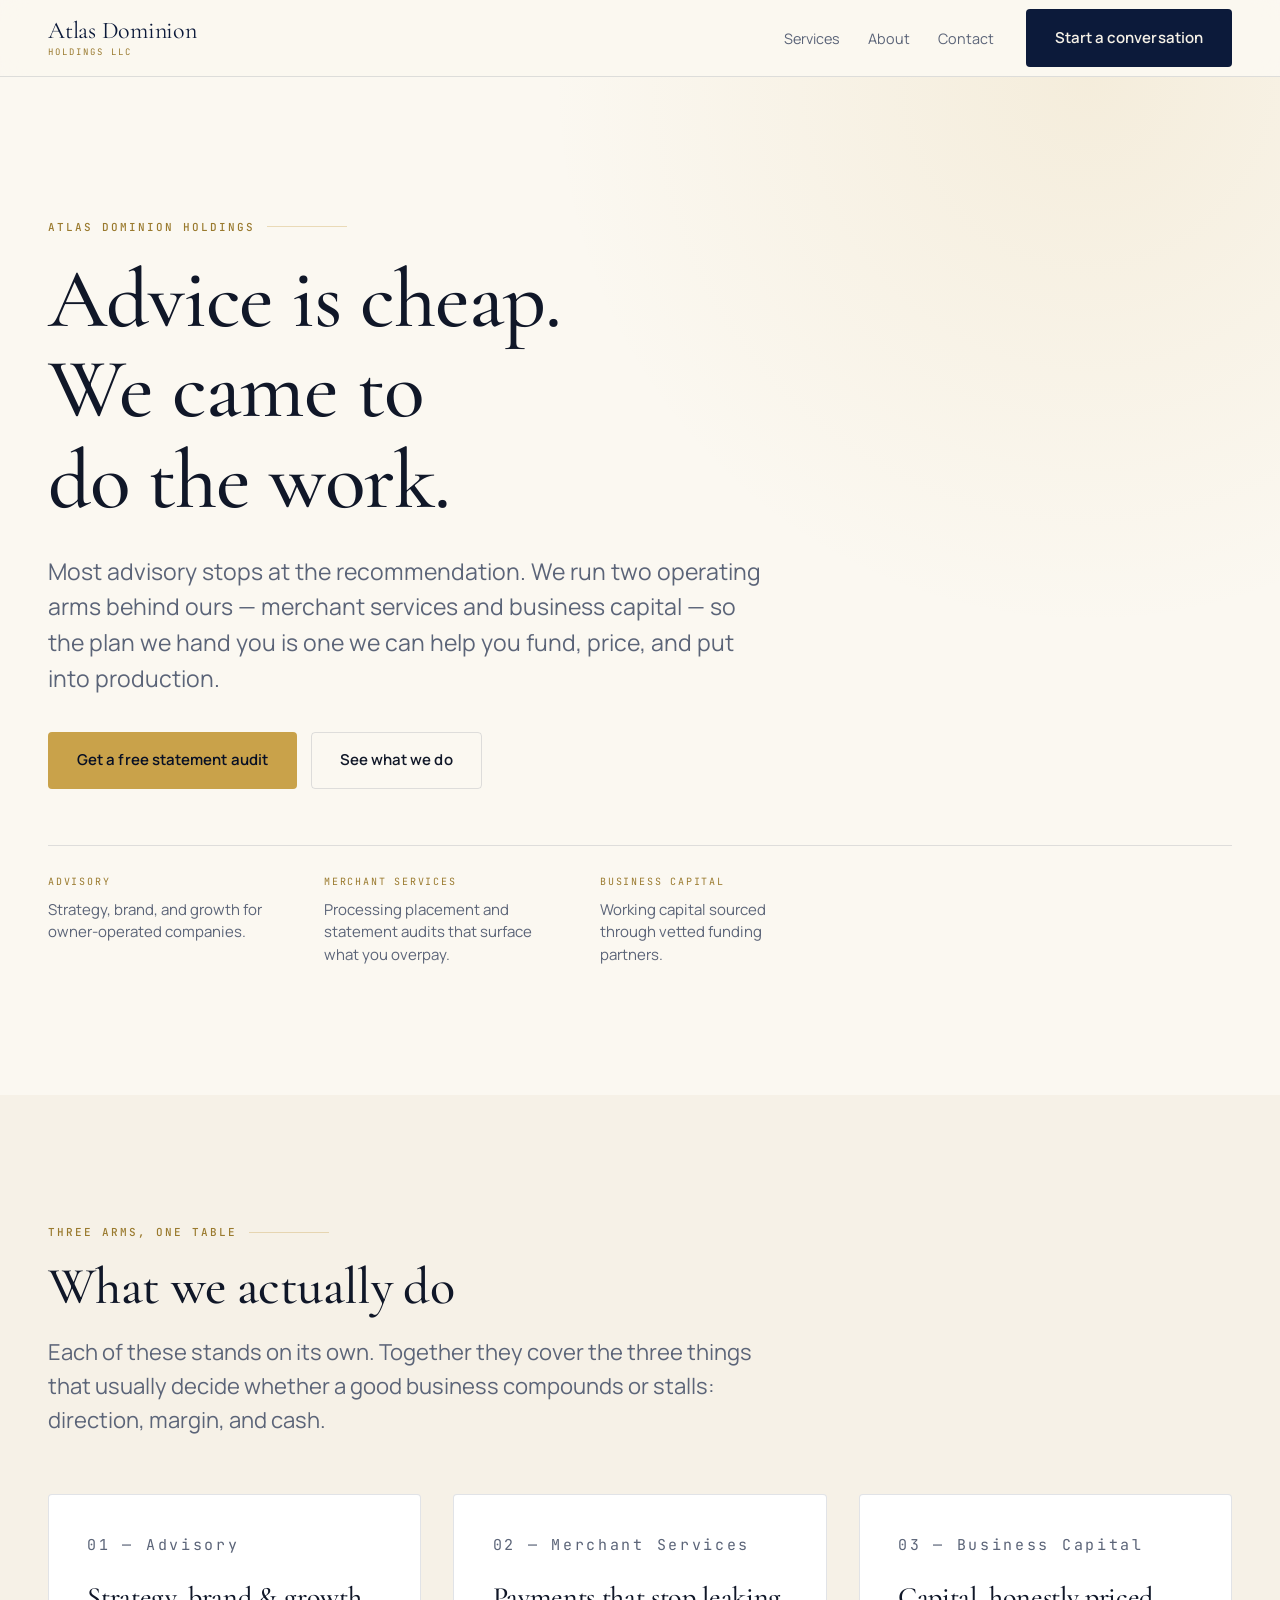
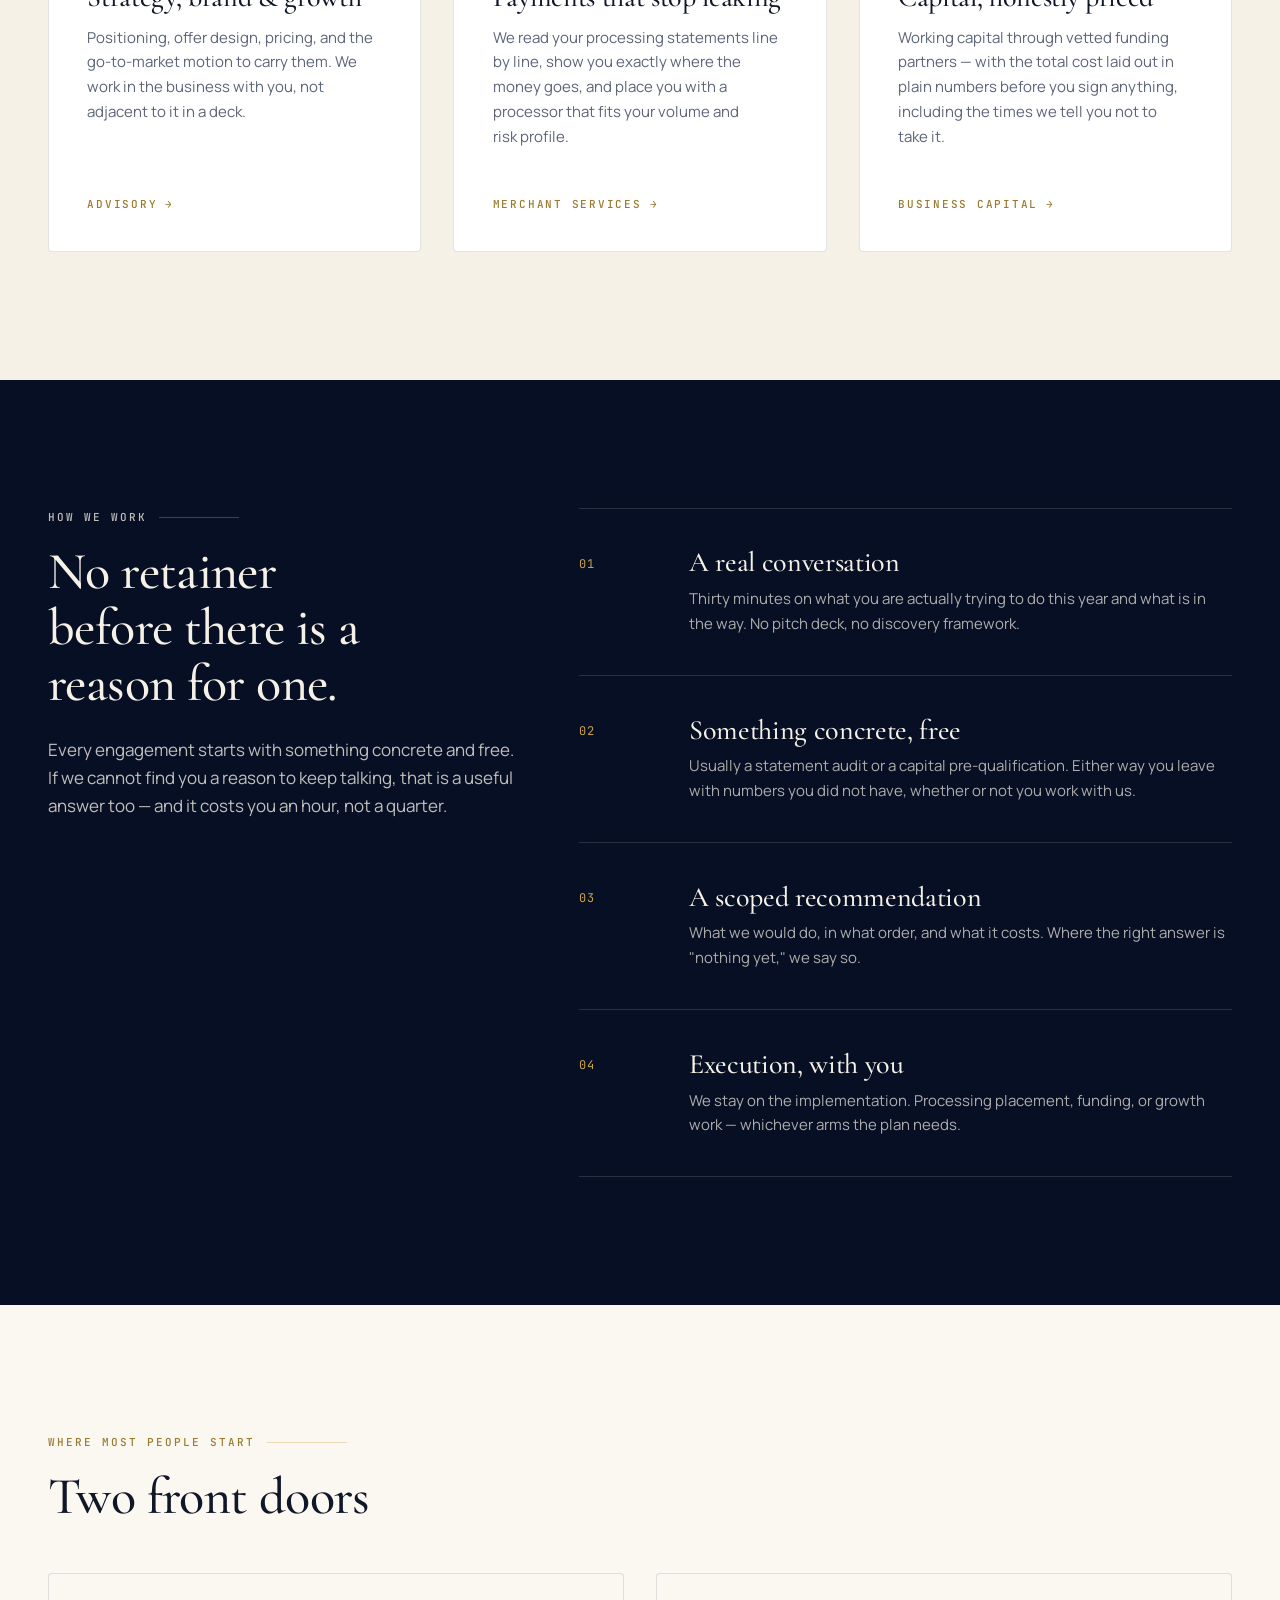
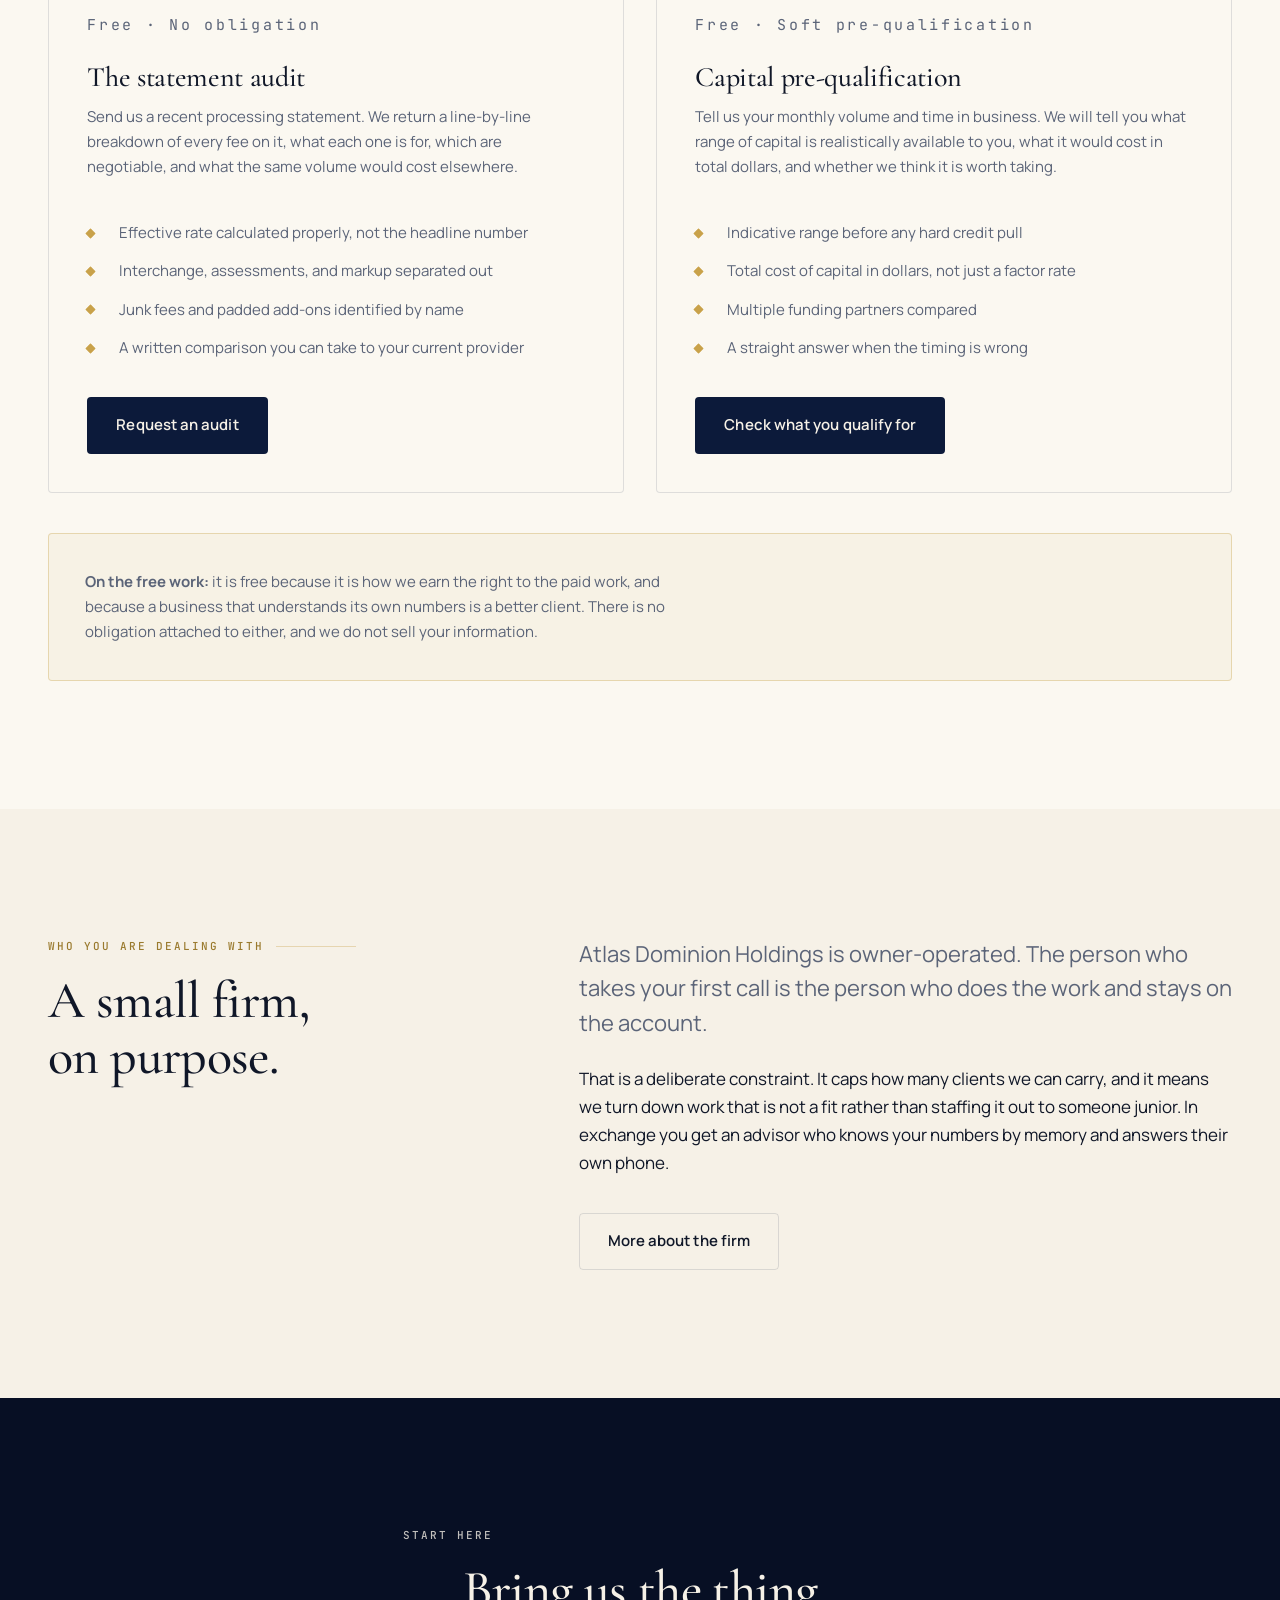
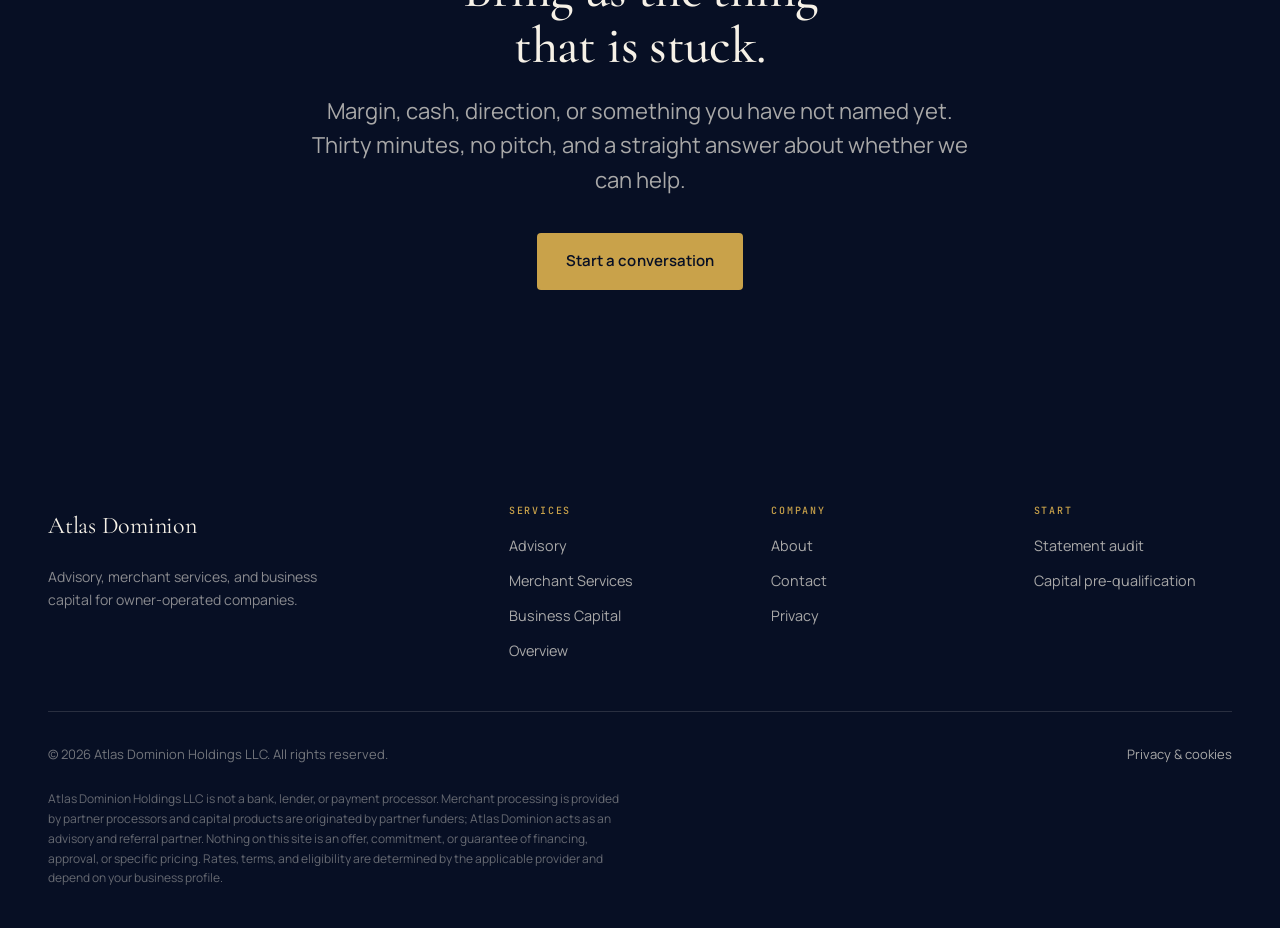
==== index.html @ 02ebe80b "Marketing site for atlas-dominion.com Eight-page static site: home, services hub, the three service " ====
<!DOCTYPE html>
<html lang="en">
<head>
<meta charset="utf-8">
<meta name="viewport" content="width=device-width, initial-scale=1">

<title>Atlas Dominion Holdings — Advisory, Merchant Services &amp; Business Capital</title>
<meta name="description" content="Atlas Dominion Holdings is an advisory firm for owner-operated businesses, with merchant services and business capital arms behind it. Strategy you can actually execute.">
<link rel="canonical" href="https://atlas-dominion.com/">

<meta property="og:type" content="website">
<meta property="og:site_name" content="Atlas Dominion Holdings">
<meta property="og:title" content="Atlas Dominion Holdings — Advisory, Merchant Services &amp; Business Capital">
<meta property="og:description" content="Advisory for owner-operated businesses, with the operating arms to execute: merchant services and business capital.">
<meta property="og:url" content="https://atlas-dominion.com/">
<meta name="twitter:card" content="summary_large_image">

<link rel="preconnect" href="https://fonts.googleapis.com">
<link rel="preconnect" href="https://fonts.gstatic.com" crossorigin>
<link href="https://fonts.googleapis.com/css2?family=Cormorant+Garamond:wght@400;500;600&family=JetBrains+Mono:wght@400;500&family=Manrope:wght@400;500;600;700&display=swap" rel="stylesheet">
<link rel="stylesheet" href="assets/css/atlas.css">

<script type="application/ld+json">
{
  "@context": "https://schema.org",
  "@type": "Organization",
  "name": "Atlas Dominion Holdings LLC",
  "url": "https://atlas-dominion.com/",
  "description": "Advisory, merchant services, and business capital for owner-operated businesses."
}
</script>
</head>
<body>

<a class="skip-link" href="#main">Skip to content</a>

<header class="masthead">
    <div class="shell masthead__inner">
        <a class="wordmark" href="index.html">
            <span class="wordmark__name">Atlas Dominion</span>
            <span class="wordmark__sub">Holdings LLC</span>
        </a>

        <nav class="nav" aria-label="Primary">
            <button class="nav__toggle" type="button" aria-expanded="false" aria-controls="nav-links">Menu</button>
            <ul class="nav__links" id="nav-links" data-open="false">
                <li><a href="services.html">Services</a></li>
                <li><a href="about.html">About</a></li>
                <li><a href="contact.html">Contact</a></li>
            </ul>
            <a class="btn btn--navy" href="contact.html" data-atlas-cta="nav">Start a conversation</a>
        </nav>
    </div>
</header>

<main id="main">

    <!-- ------------------------------------------------------------ hero -->
    <section class="hero">
        <div class="shell hero__inner">
            <p class="eyebrow">Atlas Dominion Holdings</p>

            <h1>Advice is cheap. We came to do the work.</h1>

            <p class="hero__lede">
                Most advisory stops at the recommendation. We run two operating arms behind
                ours — merchant services and business capital — so the plan we hand you is one
                we can help you fund, price, and put into production.
            </p>

            <div class="btn-row">
                <a class="btn btn--gold" href="contact.html?intent=statement-audit" data-atlas-cta="hero-primary">
                    Get a free statement audit
                </a>
                <a class="btn btn--ghost" href="services.html" data-atlas-cta="hero-secondary">
                    See what we do
                </a>
            </div>

            <dl class="hero__meta">
                <div>
                    <dt>Advisory</dt>
                    <dd>Strategy, brand, and growth for owner-operated companies.</dd>
                </div>
                <div>
                    <dt>Merchant Services</dt>
                    <dd>Processing placement and statement audits that surface what you overpay.</dd>
                </div>
                <div>
                    <dt>Business Capital</dt>
                    <dd>Working capital sourced through vetted funding partners.</dd>
                </div>
            </dl>
        </div>
    </section>

    <!-- -------------------------------------------------------- services -->
    <section class="section section--bone">
        <div class="shell">
            <p class="eyebrow">Three arms, one table</p>
            <h2>What we actually do</h2>
            <p class="lede" style="margin-top:1.25rem;max-width:56ch">
                Each of these stands on its own. Together they cover the three things that
                usually decide whether a good business compounds or stalls: direction, margin,
                and cash.
            </p>

            <div class="grid grid--3" style="margin-top:3.5rem">

                <article class="card card--link">
                    <p class="card__index">01 — Advisory</p>
                    <h3>Strategy, brand &amp; growth</h3>
                    <p>
                        Positioning, offer design, pricing, and the go-to-market motion to carry
                        them. We work in the business with you, not adjacent to it in a deck.
                    </p>
                    <a class="arrow-link stretch" href="advisory.html">Advisory <span>&rarr;</span></a>
                </article>

                <article class="card card--link">
                    <p class="card__index">02 — Merchant Services</p>
                    <h3>Payments that stop leaking</h3>
                    <p>
                        We read your processing statements line by line, show you exactly where
                        the money goes, and place you with a processor that fits your volume and
                        risk profile.
                    </p>
                    <a class="arrow-link stretch" href="merchant-services.html">Merchant services <span>&rarr;</span></a>
                </article>

                <article class="card card--link">
                    <p class="card__index">03 — Business Capital</p>
                    <h3>Capital, honestly priced</h3>
                    <p>
                        Working capital through vetted funding partners — with the total cost
                        laid out in plain numbers before you sign anything, including the times
                        we tell you not to take it.
                    </p>
                    <a class="arrow-link stretch" href="business-capital.html">Business capital <span>&rarr;</span></a>
                </article>

            </div>
        </div>
    </section>

    <!-- ------------------------------------------------------- how we work -->
    <section class="section section--navy">
        <div class="shell split">
            <div class="split__aside">
                <p class="eyebrow">How we work</p>
                <h2>No retainer before there is a reason for one.</h2>
                <p style="margin-top:1.5rem">
                    Every engagement starts with something concrete and free. If we cannot find
                    you a reason to keep talking, that is a useful answer too — and it costs you
                    an hour, not a quarter.
                </p>
            </div>

            <div>
                <ol class="steps">
                    <li>
                        <div>
                            <h3>A real conversation</h3>
                            <p>
                                Thirty minutes on what you are actually trying to do this year and
                                what is in the way. No pitch deck, no discovery framework.
                            </p>
                        </div>
                    </li>
                    <li>
                        <div>
                            <h3>Something concrete, free</h3>
                            <p>
                                Usually a statement audit or a capital pre-qualification. Either
                                way you leave with numbers you did not have, whether or not you
                                work with us.
                            </p>
                        </div>
                    </li>
                    <li>
                        <div>
                            <h3>A scoped recommendation</h3>
                            <p>
                                What we would do, in what order, and what it costs. Where the right
                                answer is "nothing yet," we say so.
                            </p>
                        </div>
                    </li>
                    <li>
                        <div>
                            <h3>Execution, with you</h3>
                            <p>
                                We stay on the implementation. Processing placement, funding, or
                                growth work — whichever arms the plan needs.
                            </p>
                        </div>
                    </li>
                </ol>
            </div>
        </div>
    </section>

    <!-- ------------------------------------------------------ entry offers -->
    <section class="section">
        <div class="shell">
            <p class="eyebrow">Where most people start</p>
            <h2>Two front doors</h2>

            <div class="grid grid--2" style="margin-top:3rem">

                <article class="card">
                    <p class="card__index">Free · No obligation</p>
                    <h3>The statement audit</h3>
                    <p>
                        Send us a recent processing statement. We return a line-by-line breakdown
                        of every fee on it, what each one is for, which are negotiable, and what
                        the same volume would cost elsewhere.
                    </p>
                    <ul class="checks">
                        <li>Effective rate calculated properly, not the headline number</li>
                        <li>Interchange, assessments, and markup separated out</li>
                        <li>Junk fees and padded add-ons identified by name</li>
                        <li>A written comparison you can take to your current provider</li>
                    </ul>
                    <div class="btn-row">
                        <a class="btn btn--navy" href="contact.html?intent=statement-audit" data-atlas-cta="entry-audit">
                            Request an audit
                        </a>
                    </div>
                </article>

                <article class="card">
                    <p class="card__index">Free · Soft pre-qualification</p>
                    <h3>Capital pre-qualification</h3>
                    <p>
                        Tell us your monthly volume and time in business. We will tell you what
                        range of capital is realistically available to you, what it would cost in
                        total dollars, and whether we think it is worth taking.
                    </p>
                    <ul class="checks">
                        <li>Indicative range before any hard credit pull</li>
                        <li>Total cost of capital in dollars, not just a factor rate</li>
                        <li>Multiple funding partners compared</li>
                        <li>A straight answer when the timing is wrong</li>
                    </ul>
                    <div class="btn-row">
                        <a class="btn btn--navy" href="contact.html?intent=capital-preapproval" data-atlas-cta="entry-capital">
                            Check what you qualify for
                        </a>
                    </div>
                </article>

            </div>

            <div class="callout" style="margin-top:2.5rem">
                <p>
                    <strong>On the free work:</strong> it is free because it is how we earn the
                    right to the paid work, and because a business that understands its own
                    numbers is a better client. There is no obligation attached to either, and we
                    do not sell your information.
                </p>
            </div>
        </div>
    </section>

    <!-- ------------------------------------------------------------ about -->
    <section class="section section--bone">
        <div class="shell split">
            <div class="split__aside">
                <p class="eyebrow">Who you are dealing with</p>
                <h2>A small firm, on purpose.</h2>
            </div>

            <div>
                <p class="lede">
                    Atlas Dominion Holdings is owner-operated. The person who takes your first
                    call is the person who does the work and stays on the account.
                </p>
                <p style="margin-top:1.5rem">
                    That is a deliberate constraint. It caps how many clients we can carry, and it
                    means we turn down work that is not a fit rather than staffing it out to
                    someone junior. In exchange you get an advisor who knows your numbers by
                    memory and answers their own phone.
                </p>
                <div class="btn-row">
                    <a class="btn btn--ghost" href="about.html" data-atlas-cta="about">More about the firm</a>
                </div>
            </div>
        </div>
    </section>

    <!-- -------------------------------------------------------------- CTA -->
    <section class="section section--navy cta">
        <div class="shell shell--narrow">
            <p class="eyebrow eyebrow--plain" style="justify-content:center">Start here</p>
            <h2>Bring us the thing that is stuck.</h2>
            <p class="lede">
                Margin, cash, direction, or something you have not named yet. Thirty minutes,
                no pitch, and a straight answer about whether we can help.
            </p>
            <div class="btn-row">
                <a class="btn btn--gold" href="contact.html" data-atlas-cta="footer-cta">Start a conversation</a>
            </div>
        </div>
    </section>

</main>

<footer class="footer">
    <div class="shell">
        <div class="footer__grid">
            <div>
                <span class="wordmark__name">Atlas Dominion</span>
                <p class="footer__blurb">
                    Advisory, merchant services, and business capital for owner-operated
                    companies.
                </p>
            </div>

            <div>
                <h4>Services</h4>
                <ul>
                    <li><a href="advisory.html">Advisory</a></li>
                    <li><a href="merchant-services.html">Merchant Services</a></li>
                    <li><a href="business-capital.html">Business Capital</a></li>
                    <li><a href="services.html">Overview</a></li>
                </ul>
            </div>

            <div>
                <h4>Company</h4>
                <ul>
                    <li><a href="about.html">About</a></li>
                    <li><a href="contact.html">Contact</a></li>
                    <li><a href="privacy.html">Privacy</a></li>
                </ul>
            </div>

            <div>
                <h4>Start</h4>
                <ul>
                    <li><a href="contact.html?intent=statement-audit">Statement audit</a></li>
                    <li><a href="contact.html?intent=capital-preapproval">Capital pre-qualification</a></li>
                </ul>
            </div>
        </div>

        <div class="footer__base">
            <span>&copy; <span data-year>2026</span> Atlas Dominion Holdings LLC. All rights reserved.</span>
            <span><a href="privacy.html">Privacy &amp; cookies</a></span>
        </div>

        <!-- TODO(Christian): have counsel review this disclosure before launch. -->
        <p class="footer__disclosure">
            Atlas Dominion Holdings LLC is not a bank, lender, or payment processor. Merchant
            processing is provided by partner processors and capital products are originated by
            partner funders; Atlas Dominion acts as an advisory and referral partner. Nothing on
            this site is an offer, commitment, or guarantee of financing, approval, or specific
            pricing. Rates, terms, and eligibility are determined by the applicable provider and
            depend on your business profile.
        </p>
    </div>
</footer>

<script src="assets/js/site.js" defer></script>
<script src="https://admin.atlas-dominion.com/tracker.js" defer></script>
</body>
</html>
---- assets/css/atlas.css ----
/* ============================================================================
   Atlas Dominion Holdings LLC — marketing site
   Hand-written CSS, no build step. Tokens mirror the admin app at
   admin.atlas-dominion.com so the two read as one brand.
   ========================================================================= */

:root {
    /* Brand */
    --navy: #0c1a3a;
    --navy-deep: #070f24;
    --navy-soft: #15244a;
    --gold: #c9a24a;
    --gold-light: #e2c987;
    --gold-deep: #9a7a2e;
    --bone: #f6f1e7;
    --paper: #fbf8f1;
    --ink: #101728;
    --muted: #5b6478;
    --line: rgba(12, 26, 58, .12);
    --line-gold: rgba(201, 162, 74, .35);

    /* Type */
    --display: "Cormorant Garamond", Georgia, "Times New Roman", serif;
    --sans: "Manrope", ui-sans-serif, system-ui, -apple-system, "Segoe UI", sans-serif;
    --mono: "JetBrains Mono", ui-monospace, SFMono-Regular, Menlo, monospace;

    /* Rhythm */
    --measure: 68ch;
    --gutter: clamp(1.25rem, 4vw, 3rem);
    --shell: 1200px;
    --section-y: clamp(4.5rem, 10vw, 8.5rem);

    --radius: 4px;
    --ease: cubic-bezier(.22, .61, .36, 1);
}

/* --------------------------------------------------------------- reset --- */

*, *::before, *::after { box-sizing: border-box; }

html {
    -webkit-text-size-adjust: 100%;
    scroll-behavior: smooth;
}

body {
    margin: 0;
    background: var(--paper);
    color: var(--ink);
    font-family: var(--sans);
    font-size: clamp(1rem, .96rem + .18vw, 1.0625rem);
    line-height: 1.65;
    -webkit-font-smoothing: antialiased;
    text-rendering: optimizeLegibility;
}

img, svg { display: block; max-width: 100%; height: auto; }
button, input, select, textarea { font: inherit; color: inherit; }

h1, h2, h3, h4 {
    font-family: var(--display);
    font-weight: 500;
    line-height: 1.08;
    letter-spacing: -.012em;
    margin: 0;
    text-wrap: balance;
}

h1 { font-size: clamp(2.75rem, 1.9rem + 4.2vw, 5.25rem); }
h2 { font-size: clamp(2rem, 1.5rem + 2.4vw, 3.25rem); }
h3 { font-size: clamp(1.375rem, 1.2rem + .8vw, 1.75rem); }

p { margin: 0 0 1.15em; max-width: var(--measure); text-wrap: pretty; }
p:last-child { margin-bottom: 0; }

a { color: inherit; text-decoration-color: var(--line-gold); text-underline-offset: .18em; }
a:hover { text-decoration-color: var(--gold); }

:focus-visible {
    outline: 2px solid var(--gold);
    outline-offset: 3px;
    border-radius: 2px;
}

::selection { background: var(--gold); color: var(--navy-deep); }

/* ------------------------------------------------------------ utilities -- */

.shell {
    width: min(100% - (var(--gutter) * 2), var(--shell));
    margin-inline: auto;
}

.shell--narrow { width: min(100% - (var(--gutter) * 2), 860px); }

.eyebrow {
    font-family: var(--mono);
    font-size: .6875rem;
    font-weight: 500;
    letter-spacing: .18em;
    text-transform: uppercase;
    color: var(--gold-deep);
    margin: 0 0 1.1rem;
    display: flex;
    align-items: center;
    gap: .75rem;
}

.eyebrow::after {
    content: "";
    flex: 1;
    height: 1px;
    background: var(--line-gold);
    max-width: 5rem;
}

.eyebrow--plain::after { display: none; }

.lede {
    font-size: clamp(1.125rem, 1.02rem + .45vw, 1.375rem);
    line-height: 1.55;
    color: var(--muted);
}

.section { padding-block: var(--section-y); }
.section--tight { padding-block: clamp(3rem, 6vw, 5rem); }
.section--bone { background: var(--bone); }

.section--navy {
    background: var(--navy-deep);
    color: var(--bone);
}

.section--navy h2, .section--navy h3 { color: var(--bone); }
.section--navy .lede { color: rgba(246, 241, 231, .68); }
.section--navy p { color: rgba(246, 241, 231, .78); }

.rule { height: 1px; background: var(--line); border: 0; margin: 0; }

.visually-hidden {
    position: absolute !important;
    width: 1px; height: 1px;
    padding: 0; margin: -1px;
    overflow: hidden; clip: rect(0 0 0 0);
    white-space: nowrap; border: 0;
}

/* --------------------------------------------------------------- skip --- */

.skip-link {
    position: absolute;
    left: 50%; top: 0;
    transform: translate(-50%, -120%);
    background: var(--navy-deep);
    color: var(--bone);
    padding: .7rem 1.25rem;
    z-index: 200;
    text-decoration: none;
    font-size: .875rem;
    border-radius: 0 0 var(--radius) var(--radius);
    transition: transform .18s var(--ease);
}

.skip-link:focus { transform: translate(-50%, 0); }

/* -------------------------------------------------------------- buttons -- */

.btn {
    display: inline-flex;
    align-items: center;
    justify-content: center;
    gap: .6rem;
    padding: .95rem 1.75rem;
    border: 1px solid transparent;
    border-radius: var(--radius);
    font-size: .9375rem;
    font-weight: 600;
    letter-spacing: .005em;
    text-decoration: none;
    cursor: pointer;
    transition: background-color .2s var(--ease), color .2s var(--ease),
                border-color .2s var(--ease), transform .2s var(--ease);
}

.btn:hover { transform: translateY(-1px); }
.btn:active { transform: translateY(0); }
.btn:disabled { opacity: .55; cursor: not-allowed; transform: none; }

.btn--gold { background: var(--gold); color: var(--navy-deep); }
.btn--gold:hover { background: var(--gold-light); }

.btn--navy { background: var(--navy); color: var(--bone); }
.btn--navy:hover { background: var(--navy-soft); }

.btn--ghost { border-color: var(--line); color: var(--ink); }
.btn--ghost:hover { border-color: var(--gold); background: rgba(201, 162, 74, .07); }

.section--navy .btn--ghost {
    border-color: rgba(246, 241, 231, .25);
    color: var(--bone);
}

.section--navy .btn--ghost:hover {
    border-color: var(--gold);
    background: rgba(201, 162, 74, .12);
}

.btn-row {
    display: flex;
    flex-wrap: wrap;
    gap: .85rem;
    margin-top: 2.25rem;
}

/* Arrow link — the quiet tertiary action */
.arrow-link {
    display: inline-flex;
    align-items: center;
    gap: .5rem;
    font-family: var(--mono);
    font-size: .6875rem;
    letter-spacing: .16em;
    text-transform: uppercase;
    color: var(--gold-deep);
    text-decoration: none;
    font-weight: 500;
}

.arrow-link span { transition: transform .2s var(--ease); }
.arrow-link:hover span { transform: translateX(4px); }

/* ------------------------------------------------------------ masthead -- */

.masthead {
    position: sticky;
    top: 0;
    z-index: 100;
    background: rgba(251, 248, 241, .88);
    backdrop-filter: saturate(160%) blur(12px);
    border-bottom: 1px solid var(--line);
}

.masthead__inner {
    display: flex;
    align-items: center;
    justify-content: space-between;
    gap: 2rem;
    min-height: 76px;
}

.wordmark {
    display: flex;
    flex-direction: column;
    text-decoration: none;
    line-height: 1;
}

.wordmark__name {
    font-family: var(--display);
    font-size: 1.5rem;
    color: var(--navy);
    letter-spacing: -.01em;
}

.wordmark__sub {
    font-family: var(--mono);
    font-size: .5625rem;
    letter-spacing: .22em;
    text-transform: uppercase;
    color: var(--gold-deep);
    margin-top: .3rem;
}

.nav { display: flex; align-items: center; gap: 2rem; }

.nav__links {
    display: flex;
    align-items: center;
    gap: 1.75rem;
    list-style: none;
    margin: 0;
    padding: 0;
}

.nav__links a {
    font-size: .9rem;
    text-decoration: none;
    color: var(--muted);
    transition: color .18s var(--ease);
    position: relative;
}

.nav__links a:hover { color: var(--navy); }

.nav__links a[aria-current="page"] {
    color: var(--navy);
    font-weight: 600;
}

.nav__links a[aria-current="page"]::after {
    content: "";
    position: absolute;
    left: 0; right: 0; bottom: -6px;
    height: 1px;
    background: var(--gold);
}

.nav__toggle {
    display: none;
    background: none;
    border: 1px solid var(--line);
    border-radius: var(--radius);
    padding: .55rem .85rem;
    cursor: pointer;
    font-family: var(--mono);
    font-size: .625rem;
    letter-spacing: .16em;
    text-transform: uppercase;
    color: var(--navy);
}

/* ---------------------------------------------------------------- hero -- */

.hero {
    position: relative;
    padding-block: clamp(4.5rem, 11vw, 9rem) clamp(4rem, 9vw, 7rem);
    overflow: hidden;
}

.hero::before {
    /* Faint gold wash, top-right — suggests light without becoming decoration */
    content: "";
    position: absolute;
    inset: 0;
    background: radial-gradient(70% 90% at 85% 0%, rgba(201, 162, 74, .13), transparent 60%);
    pointer-events: none;
}

.hero__inner { position: relative; }

.hero h1 { max-width: 16ch; }

.hero__lede {
    margin-top: 1.75rem;
    max-width: 54ch;
    font-size: clamp(1.125rem, 1rem + .55vw, 1.4375rem);
    line-height: 1.55;
    color: var(--muted);
}

.hero__meta {
    margin-top: 3.5rem;
    padding-top: 1.75rem;
    border-top: 1px solid var(--line);
    display: flex;
    flex-wrap: wrap;
    gap: 2.5rem 3.5rem;
}

.hero__meta div { max-width: 22ch; }

.hero__meta dt {
    font-family: var(--mono);
    font-size: .625rem;
    letter-spacing: .18em;
    text-transform: uppercase;
    color: var(--gold-deep);
    margin-bottom: .5rem;
}

.hero__meta dd {
    margin: 0;
    font-size: .9375rem;
    color: var(--muted);
    line-height: 1.5;
}

/* --------------------------------------------------------------- cards -- */

.grid {
    display: grid;
    gap: clamp(1.25rem, 2.5vw, 2rem);
}

.grid--3 { grid-template-columns: repeat(auto-fit, minmax(min(100%, 290px), 1fr)); }
.grid--2 { grid-template-columns: repeat(auto-fit, minmax(min(100%, 380px), 1fr)); }

.card {
    position: relative;
    display: flex;
    flex-direction: column;
    padding: clamp(1.75rem, 3vw, 2.5rem);
    background: var(--paper);
    border: 1px solid var(--line);
    border-radius: var(--radius);
    transition: border-color .22s var(--ease), transform .22s var(--ease);
}

.section--bone .card { background: #fff; }

.card--link:hover {
    border-color: var(--line-gold);
    transform: translateY(-3px);
}

.card__index {
    font-family: var(--mono);
    font-size: .625rem;
    letter-spacing: .18em;
    color: var(--gold-deep);
    margin-bottom: 1.5rem;
}

.card h3 { margin-bottom: .85rem; }
.card p { color: var(--muted); font-size: .9375rem; }
.card .arrow-link { margin-top: auto; padding-top: 1.75rem; }

/* Full-bleed link overlay so the whole card is clickable, keyboard included */
.card--link .stretch::after {
    content: "";
    position: absolute;
    inset: 0;
    border-radius: inherit;
}

/* ------------------------------------------------------------- listing -- */

.steps {
    list-style: none;
    margin: 0;
    padding: 0;
    counter-reset: step;
    display: grid;
    gap: 0;
}

.steps li {
    counter-increment: step;
    display: grid;
    grid-template-columns: 4.5rem 1fr;
    gap: clamp(1rem, 3vw, 2.5rem);
    padding-block: clamp(1.75rem, 3vw, 2.5rem);
    border-top: 1px solid var(--line);
    align-items: start;
}

.steps li:last-child { border-bottom: 1px solid var(--line); }

.steps li::before {
    content: "0" counter(step);
    font-family: var(--mono);
    font-size: .75rem;
    letter-spacing: .1em;
    color: var(--gold-deep);
    padding-top: .45rem;
}

.section--navy .steps li { border-color: rgba(246, 241, 231, .14); }
.section--navy .steps li::before { color: var(--gold); }

.steps h3 { margin-bottom: .6rem; }
.steps p { color: var(--muted); font-size: .9375rem; }
.section--navy .steps p { color: rgba(246, 241, 231, .7); }

/* Checklist */
.checks { list-style: none; margin: 1.5rem 0 0; padding: 0; display: grid; gap: .85rem; }

.checks li {
    display: grid;
    grid-template-columns: 1.25rem 1fr;
    gap: .75rem;
    font-size: .9375rem;
    color: var(--muted);
    align-items: start;
}

.checks li::before {
    content: "";
    width: 7px; height: 7px;
    margin-top: .55rem;
    border: 1px solid var(--gold);
    background: var(--gold);
    transform: rotate(45deg);
}

.section--navy .checks li { color: rgba(246, 241, 231, .78); }

/* Split layout: sticky heading beside flowing content */
.split {
    display: grid;
    gap: clamp(2rem, 5vw, 5rem);
    grid-template-columns: minmax(0, 5fr) minmax(0, 7fr);
    align-items: start;
}

.split__aside { position: sticky; top: 110px; }

/* ------------------------------------------------------------- callout -- */

.callout {
    border: 1px solid var(--line-gold);
    border-radius: var(--radius);
    background: rgba(201, 162, 74, .07);
    padding: clamp(1.5rem, 3vw, 2.25rem);
}

.callout p { font-size: .9375rem; color: var(--muted); }

.disclosure {
    font-size: .8125rem;
    line-height: 1.6;
    color: var(--muted);
}

/* ---------------------------------------------------------------- CTA --- */

.cta { text-align: center; }
.cta h2 { max-width: 20ch; margin-inline: auto; }
.cta .lede { margin-inline: auto; margin-top: 1.25rem; max-width: 52ch; }
.cta .btn-row { justify-content: center; }

/* --------------------------------------------------------------- forms -- */

.form { display: grid; gap: 1.5rem; }

.field { display: grid; gap: .5rem; }

.field > label {
    font-family: var(--mono);
    font-size: .625rem;
    letter-spacing: .16em;
    text-transform: uppercase;
    color: var(--muted);
}

.field .hint {
    font-size: .8125rem;
    color: var(--muted);
    margin: 0;
}

.field input,
.field select,
.field textarea {
    width: 100%;
    padding: .85rem 1rem;
    background: #fff;
    border: 1px solid var(--line);
    border-radius: var(--radius);
    color: var(--ink);
    transition: border-color .18s var(--ease), box-shadow .18s var(--ease);
}

.field textarea { resize: vertical; min-height: 8rem; }

.field input::placeholder, .field textarea::placeholder { color: rgba(91, 100, 120, .5); }

.field input:focus,
.field select:focus,
.field textarea:focus {
    outline: none;
    border-color: var(--gold);
    box-shadow: 0 0 0 3px rgba(201, 162, 74, .16);
}

.field input[aria-invalid="true"],
.field textarea[aria-invalid="true"] {
    border-color: #b3261e;
    box-shadow: 0 0 0 3px rgba(179, 38, 30, .1);
}

.field-error {
    margin: 0;
    min-height: 1.1em;
    font-size: .8125rem;
    color: #b3261e;
}

.field-row {
    display: grid;
    gap: 1.5rem;
    grid-template-columns: repeat(auto-fit, minmax(min(100%, 220px), 1fr));
}

fieldset {
    margin: 0;
    padding: clamp(1.25rem, 3vw, 1.75rem);
    border: 1px solid var(--line-gold);
    border-radius: var(--radius);
    background: rgba(201, 162, 74, .05);
    display: grid;
    gap: 1.25rem;
}

legend {
    font-family: var(--mono);
    font-size: .625rem;
    letter-spacing: .16em;
    text-transform: uppercase;
    color: var(--gold-deep);
    padding-inline: .6rem;
}

.honeypot {
    position: absolute;
    left: -9999px;
    top: auto;
    width: 1px;
    height: 1px;
    overflow: hidden;
}

.form-status {
    margin: 0;
    font-size: .9375rem;
    min-height: 1.4em;
}

.form-status--success {
    padding: 1.1rem 1.25rem;
    border: 1px solid var(--line-gold);
    border-radius: var(--radius);
    background: rgba(201, 162, 74, .1);
    color: var(--navy);
}

.form-status--error { color: #b3261e; }

.form-status__ref {
    display: block;
    margin-top: .4rem;
    font-family: var(--mono);
    font-size: .8125rem;
    letter-spacing: .08em;
    color: var(--gold-deep);
}

.required-mark { color: var(--gold-deep); }

/* -------------------------------------------------------------- footer -- */

.footer {
    background: var(--navy-deep);
    color: rgba(246, 241, 231, .68);
    padding-block: clamp(3.5rem, 7vw, 5.5rem) 2.5rem;
    font-size: .9rem;
}

.footer a { color: rgba(246, 241, 231, .68); text-decoration: none; }
.footer a:hover { color: var(--gold-light); }

.footer__grid {
    display: grid;
    gap: clamp(2rem, 5vw, 4rem);
    grid-template-columns: minmax(0, 2fr) repeat(auto-fit, minmax(140px, 1fr));
    padding-bottom: 3rem;
}

.footer__grid h4 {
    font-family: var(--mono);
    font-size: .625rem;
    font-weight: 500;
    letter-spacing: .18em;
    text-transform: uppercase;
    color: var(--gold);
    margin-bottom: 1.1rem;
}

.footer__grid ul { list-style: none; margin: 0; padding: 0; display: grid; gap: .7rem; }

.footer .wordmark__name { color: var(--bone); }

.footer__blurb {
    margin-top: 1.25rem;
    max-width: 34ch;
    color: rgba(246, 241, 231, .55);
    font-size: .875rem;
}

.footer__base {
    border-top: 1px solid rgba(246, 241, 231, .14);
    padding-top: 2rem;
    display: flex;
    flex-wrap: wrap;
    gap: 1rem 2rem;
    justify-content: space-between;
    align-items: baseline;
    font-size: .8125rem;
    color: rgba(246, 241, 231, .45);
}

.footer__disclosure {
    margin-top: 1.5rem;
    max-width: 82ch;
    font-size: .75rem;
    line-height: 1.65;
    color: rgba(246, 241, 231, .4);
}

/* ------------------------------------------------------------ 404 page -- */

.stub {
    min-height: 62vh;
    display: grid;
    place-content: center;
    text-align: center;
    padding-block: var(--section-y);
}

.stub .btn-row { justify-content: center; }

/* ------------------------------------------------------------ prose ----- */

.prose h2 { margin-top: 3rem; margin-bottom: 1rem; }
.prose h3 { margin-top: 2.25rem; margin-bottom: .75rem; }
.prose h2:first-child, .prose h3:first-child { margin-top: 0; }
.prose ul { padding-left: 1.15rem; max-width: var(--measure); color: var(--muted); }
.prose li { margin-bottom: .55rem; }
.prose table { width: 100%; border-collapse: collapse; margin: 1.5rem 0; font-size: .9375rem; }
.prose th, .prose td { text-align: left; padding: .8rem 1rem; border-bottom: 1px solid var(--line); vertical-align: top; }
.prose th { font-family: var(--mono); font-size: .625rem; letter-spacing: .16em; text-transform: uppercase; color: var(--muted); font-weight: 500; }
.prose td { color: var(--muted); }

/* --------------------------------------------------------- responsive --- */

@media (max-width: 860px) {
    .split { grid-template-columns: 1fr; }
    .split__aside { position: static; }

    .nav__links {
        display: none;
        position: absolute;
        left: 0; right: 0; top: 100%;
        flex-direction: column;
        align-items: stretch;
        gap: 0;
        background: var(--paper);
        border-bottom: 1px solid var(--line);
        padding: .5rem var(--gutter) 1.25rem;
    }

    .nav__links[data-open="true"] { display: flex; }
    .nav__links li { border-top: 1px solid var(--line); }
    .nav__links a { display: block; padding: .9rem 0; font-size: 1rem; }
    .nav__links a[aria-current="page"]::after { display: none; }

    .nav .btn { display: none; }
    .nav__toggle { display: inline-flex; }
    .masthead__inner { position: relative; }

    .steps li { grid-template-columns: 1fr; gap: .5rem; }
    .steps li::before { padding-top: 0; }
}

@media (prefers-reduced-motion: reduce) {
    html { scroll-behavior: auto; }
    *, *::before, *::after {
        animation-duration: .001ms !important;
        transition-duration: .001ms !important;
    }
    .btn:hover, .card--link:hover { transform: none; }
}

@media print {
    .masthead, .footer, .btn-row, .skip-link { display: none; }
    body { background: #fff; }
}
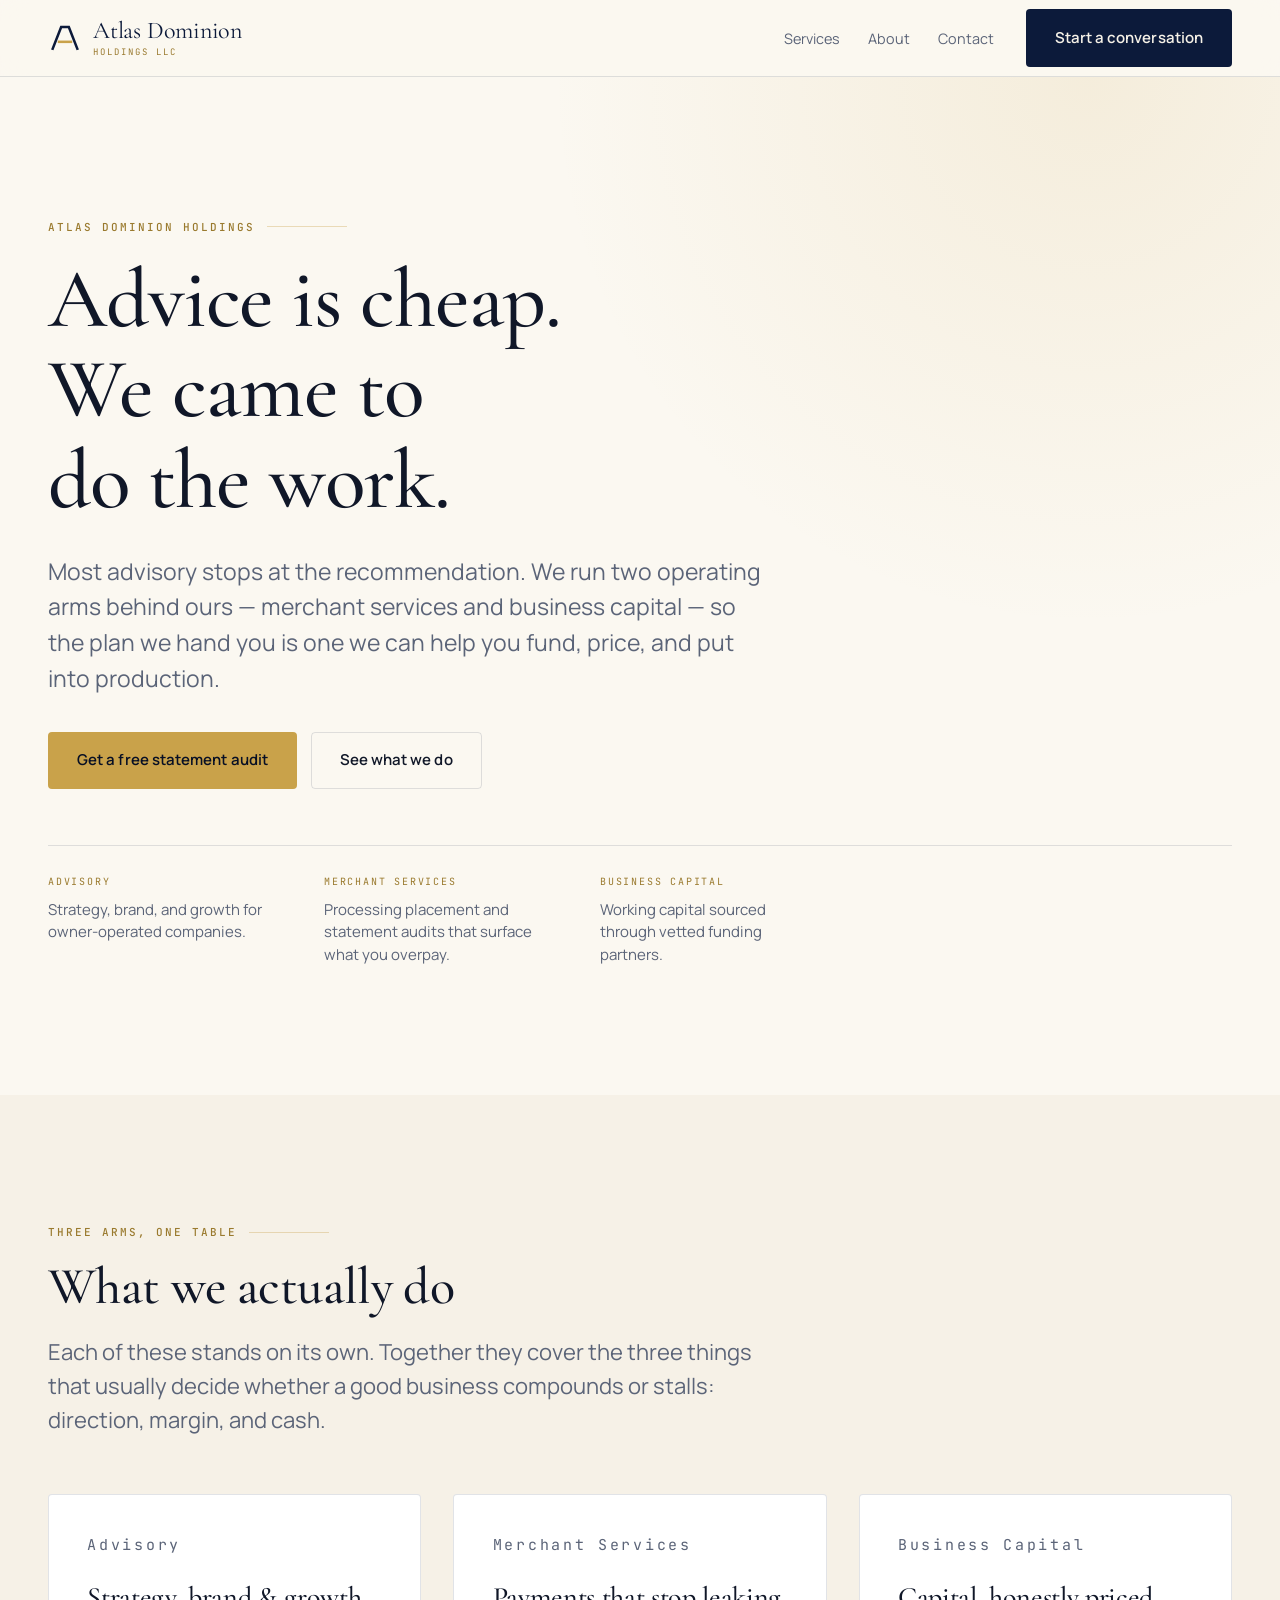
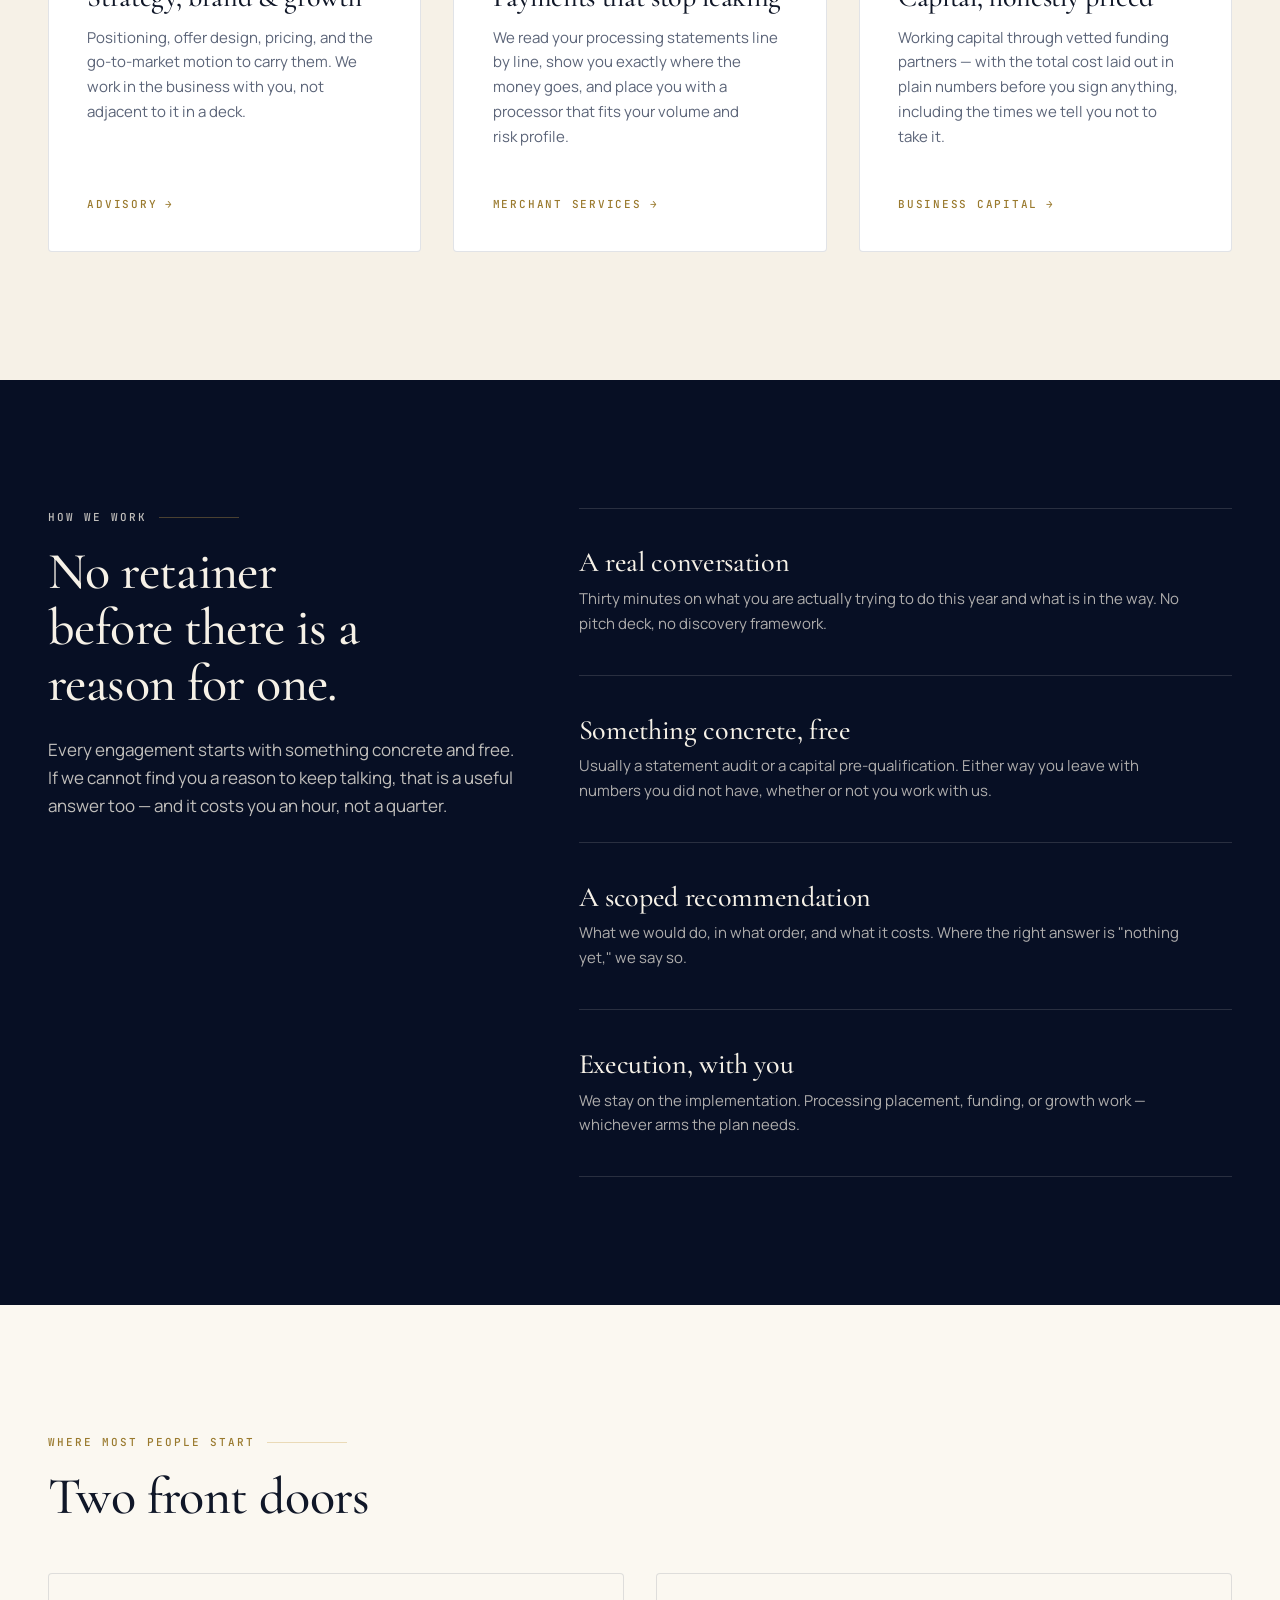
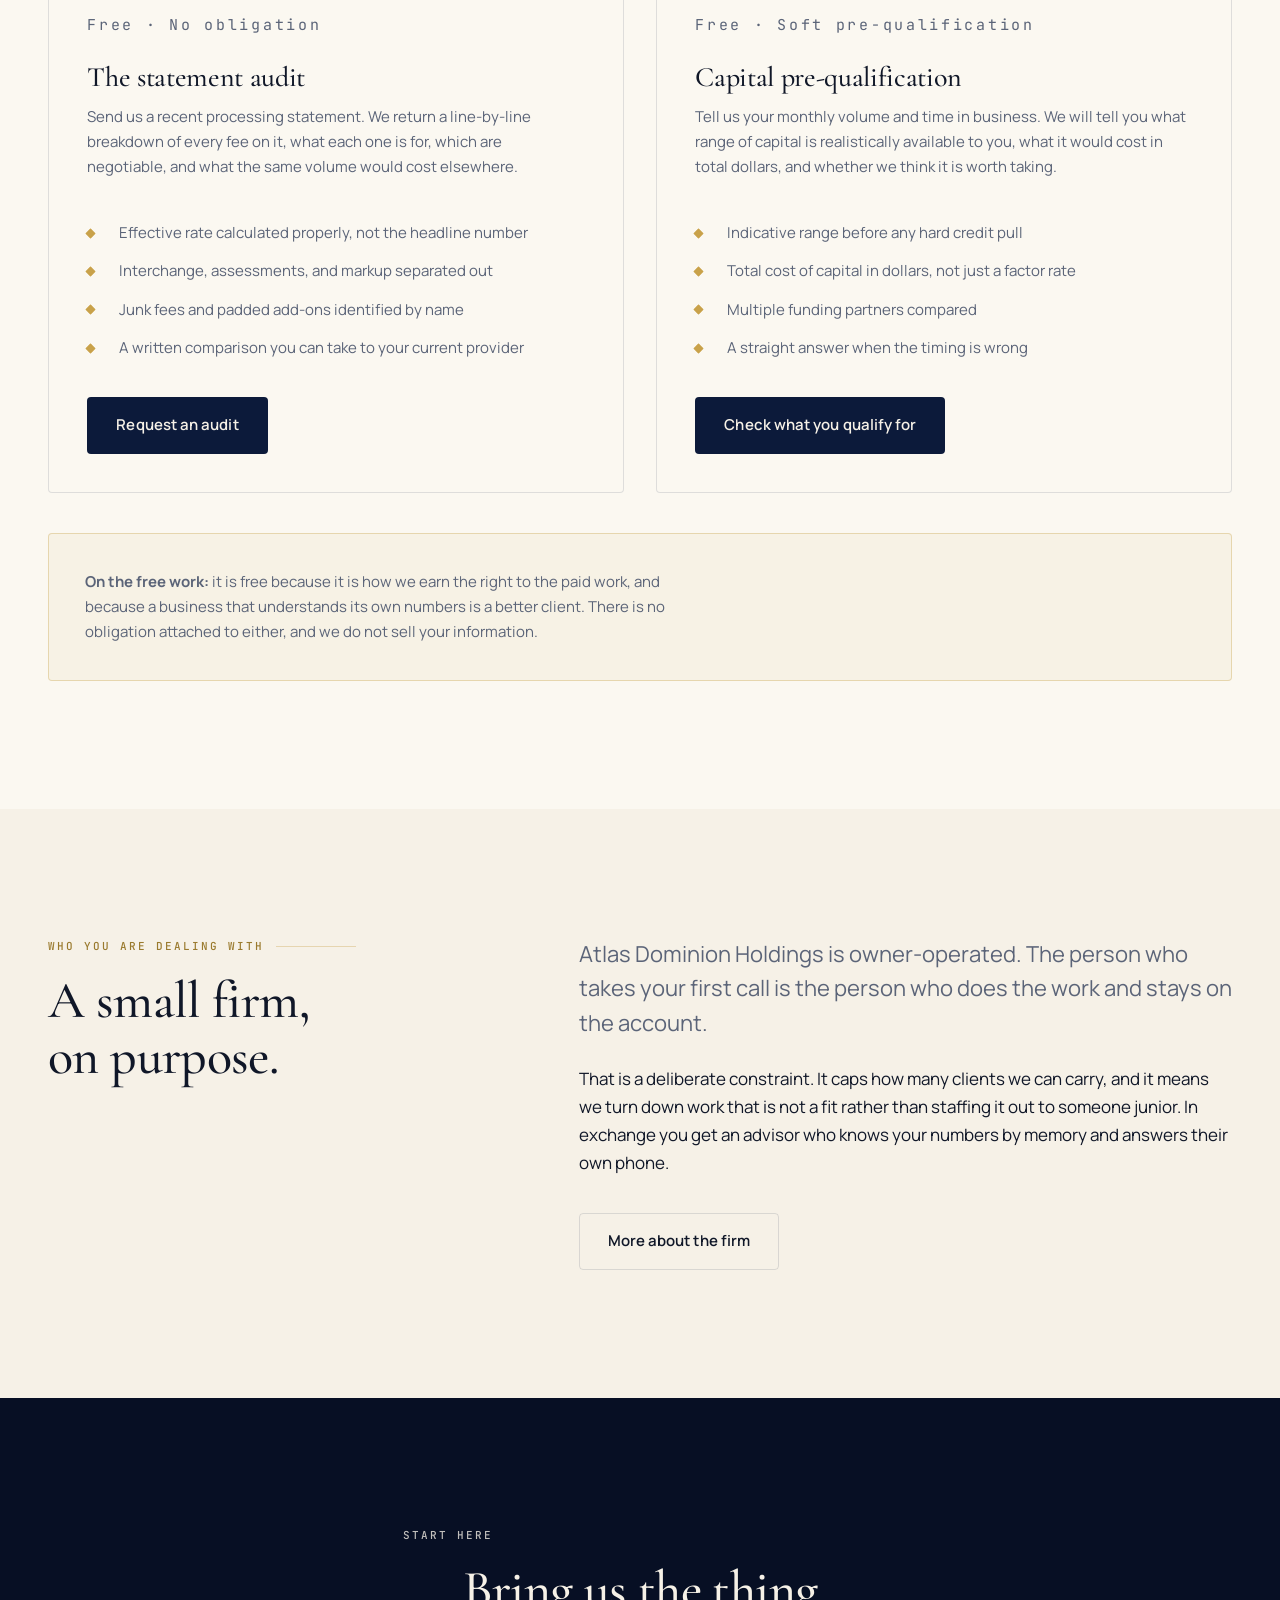
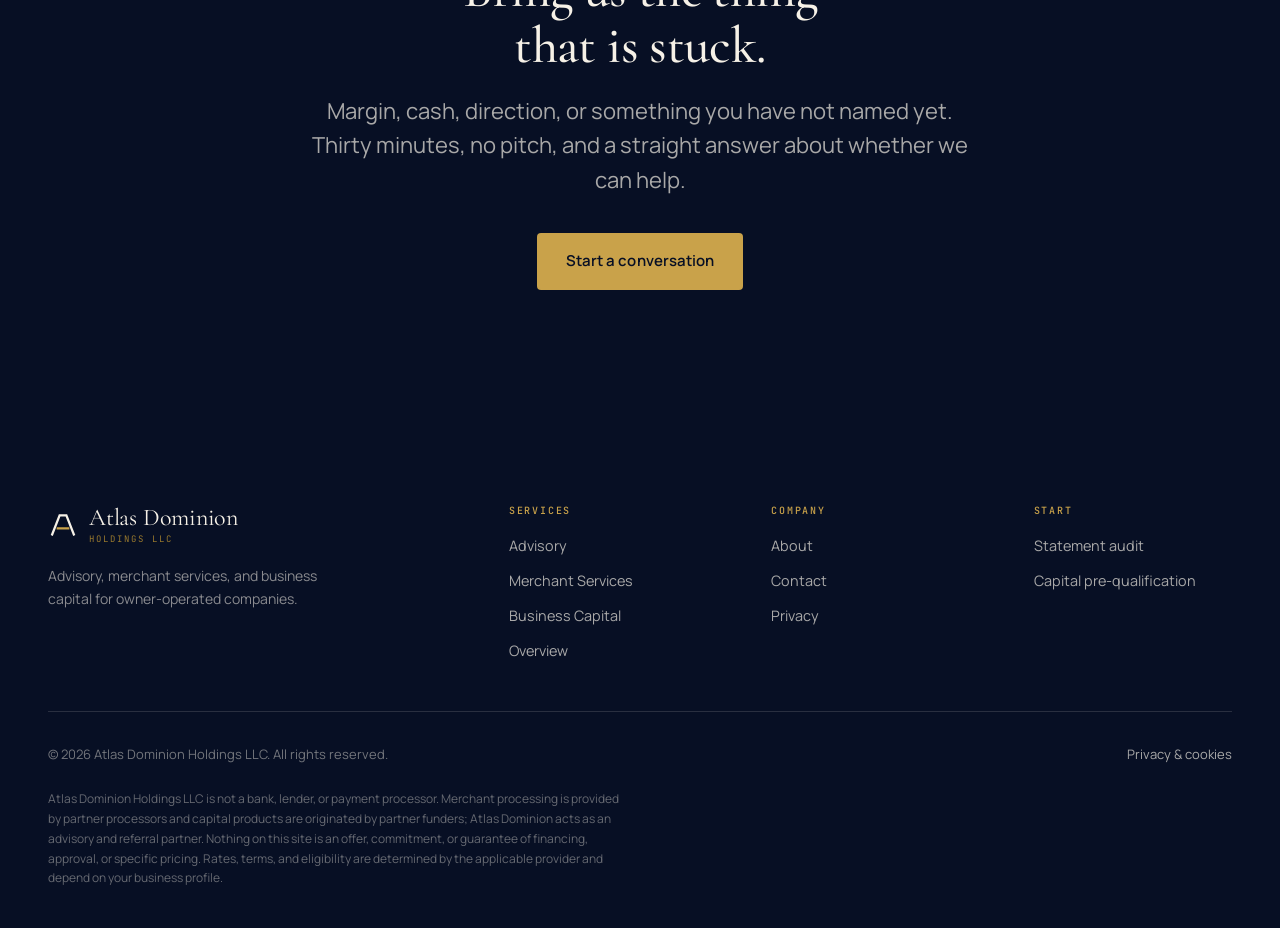
==== commit 1f5ec30f: "Add a logo mark and drop the 01/02 numbering Numbering removed in two places, since both rendered as" ====
--- a/index.html
+++ b/index.html
@@ -15,6 +15,7 @@
 <meta property="og:url" content="https://atlas-dominion.com/">
 <meta name="twitter:card" content="summary_large_image">
 
+<link rel="icon" href="favicon.svg" type="image/svg+xml">
 <link rel="preconnect" href="https://fonts.googleapis.com">
 <link rel="preconnect" href="https://fonts.gstatic.com" crossorigin>
 <link href="https://fonts.googleapis.com/css2?family=Cormorant+Garamond:wght@400;500;600&family=JetBrains+Mono:wght@400;500&family=Manrope:wght@400;500;600;700&display=swap" rel="stylesheet">
@@ -37,8 +38,11 @@
 <header class="masthead">
     <div class="shell masthead__inner">
         <a class="wordmark" href="index.html">
-            <span class="wordmark__name">Atlas Dominion</span>
-            <span class="wordmark__sub">Holdings LLC</span>
+            <svg class="wordmark__mark" viewBox="0 0 40 40" aria-hidden="true" focusable="false"><path d="M5 34 L15.5 7 H24.5 L35 34" fill="none" stroke="currentColor" stroke-width="3" stroke-linejoin="miter"/><path d="M11.5 24.5 H28.5" stroke="#c9a24a" stroke-width="3"/></svg>
+            <span class="wordmark__text">
+                <span class="wordmark__name">Atlas Dominion</span>
+                <span class="wordmark__sub">Holdings LLC</span>
+            </span>
         </a>
 
         <nav class="nav" aria-label="Primary">
@@ -108,7 +112,7 @@
             <div class="grid grid--3" style="margin-top:3.5rem">
 
                 <article class="card card--link">
-                    <p class="card__index">01 — Advisory</p>
+                    <p class="card__index">Advisory</p>
                     <h3>Strategy, brand &amp; growth</h3>
                     <p>
                         Positioning, offer design, pricing, and the go-to-market motion to carry
@@ -118,7 +122,7 @@
                 </article>
 
                 <article class="card card--link">
-                    <p class="card__index">02 — Merchant Services</p>
+                    <p class="card__index">Merchant Services</p>
                     <h3>Payments that stop leaking</h3>
                     <p>
                         We read your processing statements line by line, show you exactly where
@@ -129,7 +133,7 @@
                 </article>
 
                 <article class="card card--link">
-                    <p class="card__index">03 — Business Capital</p>
+                    <p class="card__index">Business Capital</p>
                     <h3>Capital, honestly priced</h3>
                     <p>
                         Working capital through vetted funding partners — with the total cost
@@ -310,7 +314,13 @@
     <div class="shell">
         <div class="footer__grid">
             <div>
-                <span class="wordmark__name">Atlas Dominion</span>
+                <span class="wordmark">
+                    <svg class="wordmark__mark" viewBox="0 0 40 40" aria-hidden="true" focusable="false"><path d="M5 34 L15.5 7 H24.5 L35 34" fill="none" stroke="currentColor" stroke-width="3" stroke-linejoin="miter"/><path d="M11.5 24.5 H28.5" stroke="#c9a24a" stroke-width="3"/></svg>
+                    <span class="wordmark__text">
+                        <span class="wordmark__name">Atlas Dominion</span>
+                        <span class="wordmark__sub">Holdings LLC</span>
+                    </span>
+                </span>
                 <p class="footer__blurb">
                     Advisory, merchant services, and business capital for owner-operated
                     companies.
--- a/assets/css/atlas.css
+++ b/assets/css/atlas.css
@@ -250,8 +250,23 @@
 
 .wordmark {
     display: flex;
+    align-items: center;
+    gap: .7rem;
+    text-decoration: none;
+    line-height: 1;
+    color: var(--navy);
+}
+
+/* The mark inherits `color`, so the same markup works on paper and on navy. */
+.wordmark__mark {
+    width: 34px;
+    height: 34px;
+    flex: none;
+}
+
+.wordmark__text {
+    display: flex;
     flex-direction: column;
-    text-decoration: none;
     line-height: 1;
 }
 
@@ -429,34 +444,19 @@
     list-style: none;
     margin: 0;
     padding: 0;
-    counter-reset: step;
     display: grid;
     gap: 0;
 }
 
+/* Sequence is carried by the hairline rules and reading order, not by numbers. */
 .steps li {
-    counter-increment: step;
-    display: grid;
-    grid-template-columns: 4.5rem 1fr;
-    gap: clamp(1rem, 3vw, 2.5rem);
     padding-block: clamp(1.75rem, 3vw, 2.5rem);
     border-top: 1px solid var(--line);
-    align-items: start;
 }
 
 .steps li:last-child { border-bottom: 1px solid var(--line); }
 
-.steps li::before {
-    content: "0" counter(step);
-    font-family: var(--mono);
-    font-size: .75rem;
-    letter-spacing: .1em;
-    color: var(--gold-deep);
-    padding-top: .45rem;
-}
-
 .section--navy .steps li { border-color: rgba(246, 241, 231, .14); }
-.section--navy .steps li::before { color: var(--gold); }
 
 .steps h3 { margin-bottom: .6rem; }
 .steps p { color: var(--muted); font-size: .9375rem; }
@@ -668,7 +668,9 @@
 
 .footer__grid ul { list-style: none; margin: 0; padding: 0; display: grid; gap: .7rem; }
 
+.footer .wordmark { color: var(--bone); }
 .footer .wordmark__name { color: var(--bone); }
+.footer .wordmark__mark { width: 30px; height: 30px; }
 
 .footer__blurb {
     margin-top: 1.25rem;
@@ -748,8 +750,6 @@
     .nav__toggle { display: inline-flex; }
     .masthead__inner { position: relative; }
 
-    .steps li { grid-template-columns: 1fr; gap: .5rem; }
-    .steps li::before { padding-top: 0; }
 }
 
 @media (prefers-reduced-motion: reduce) {
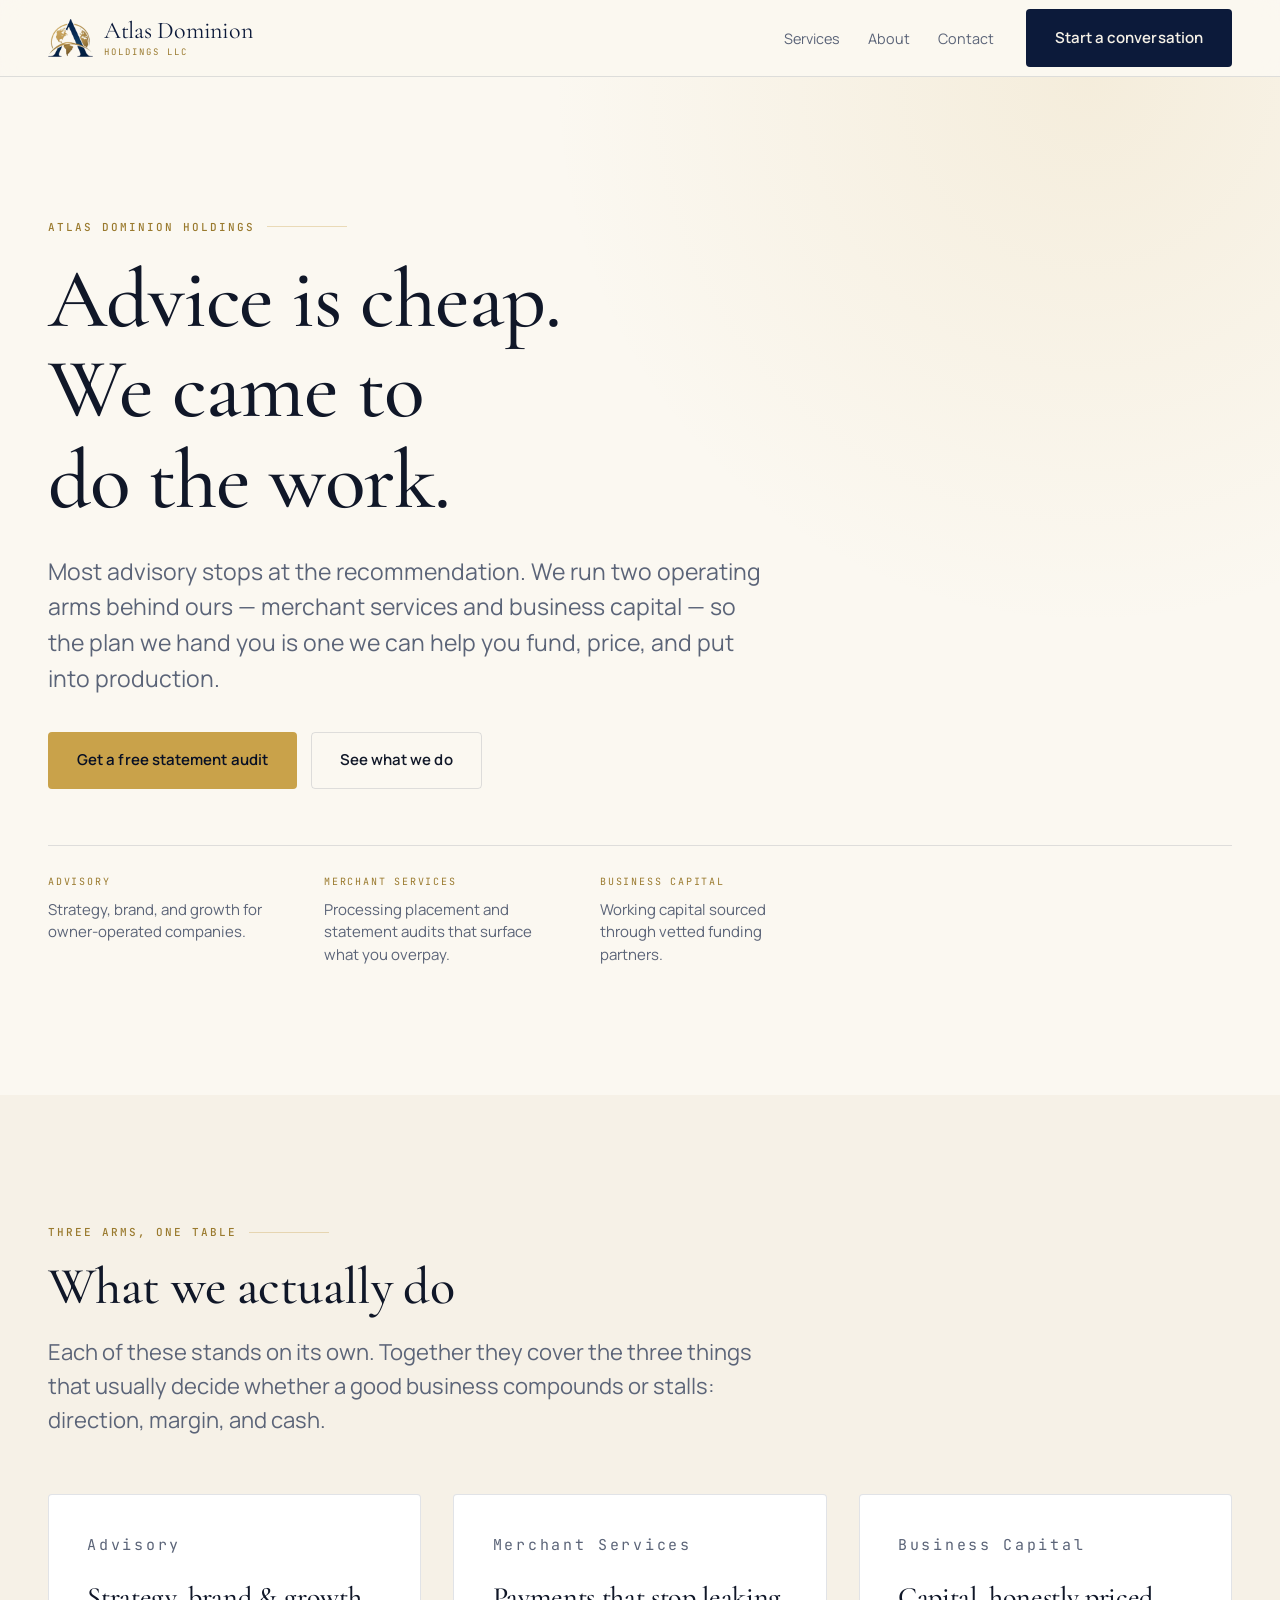
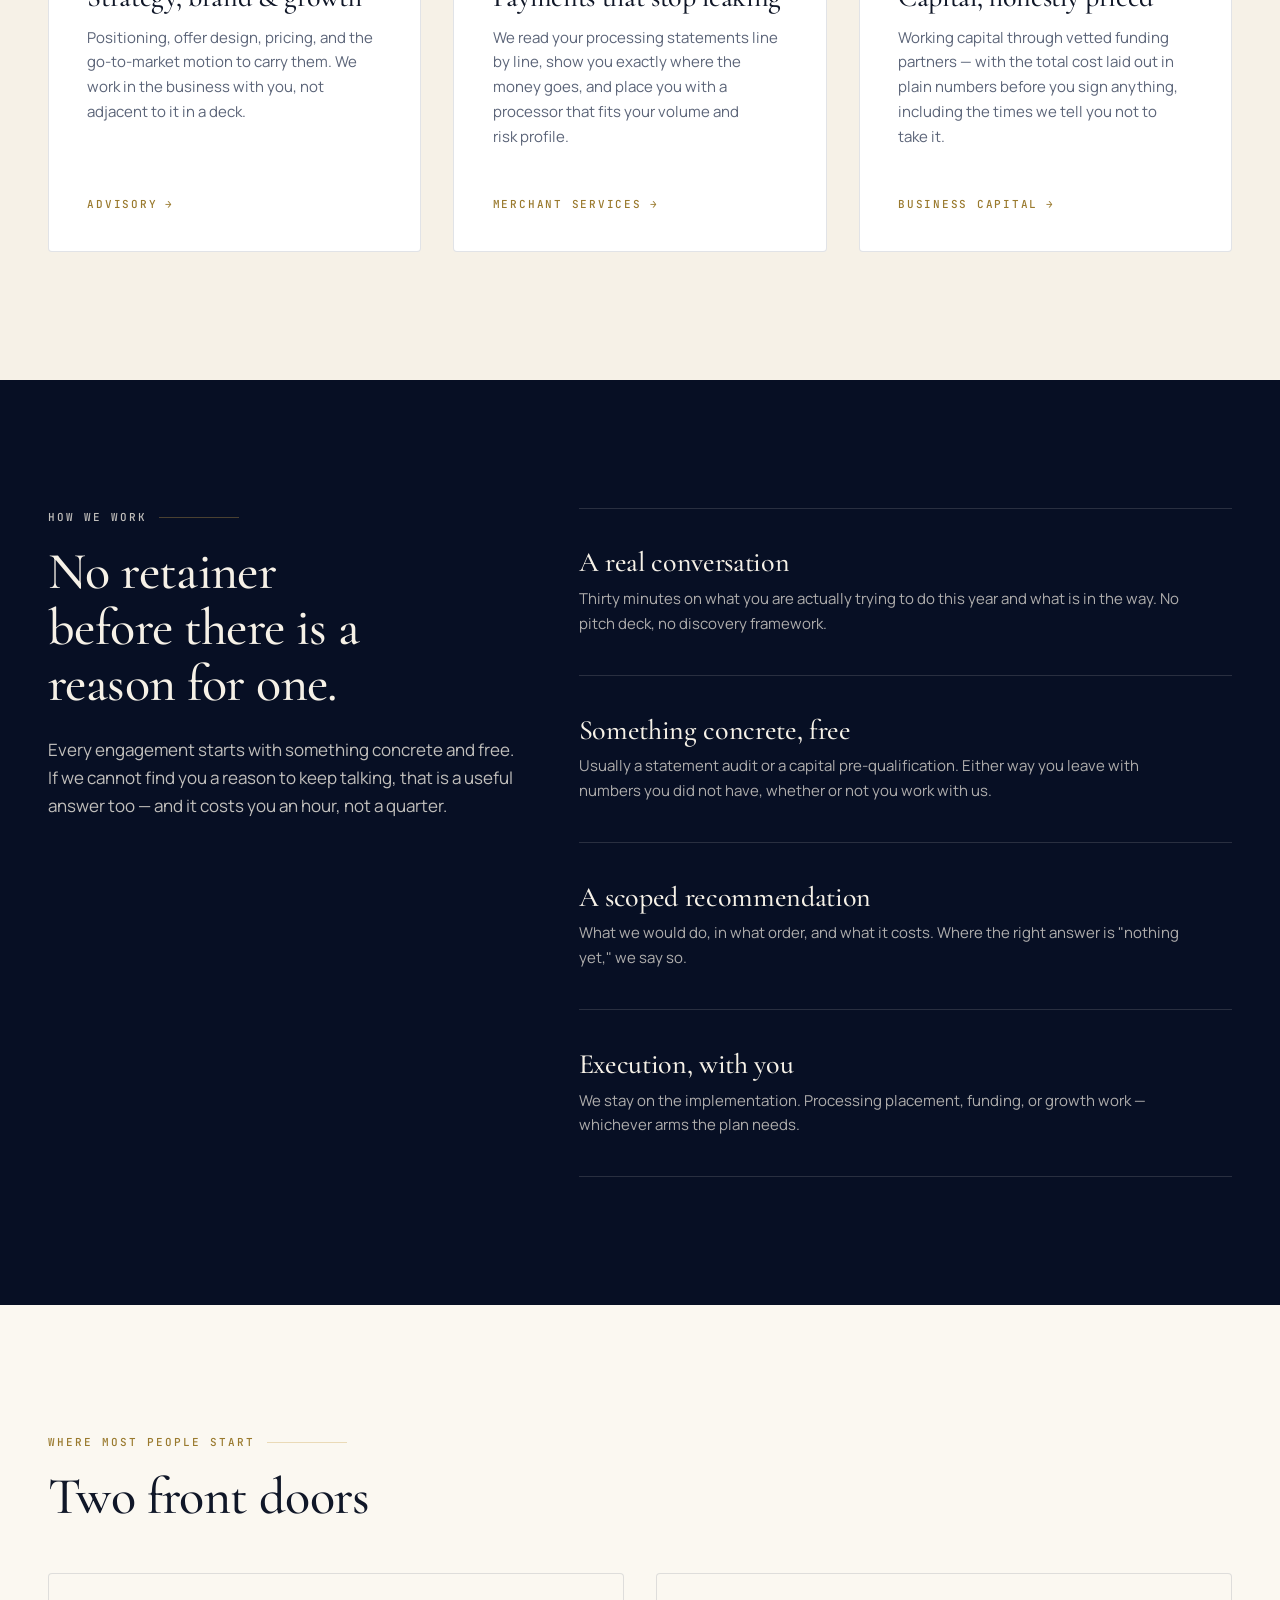
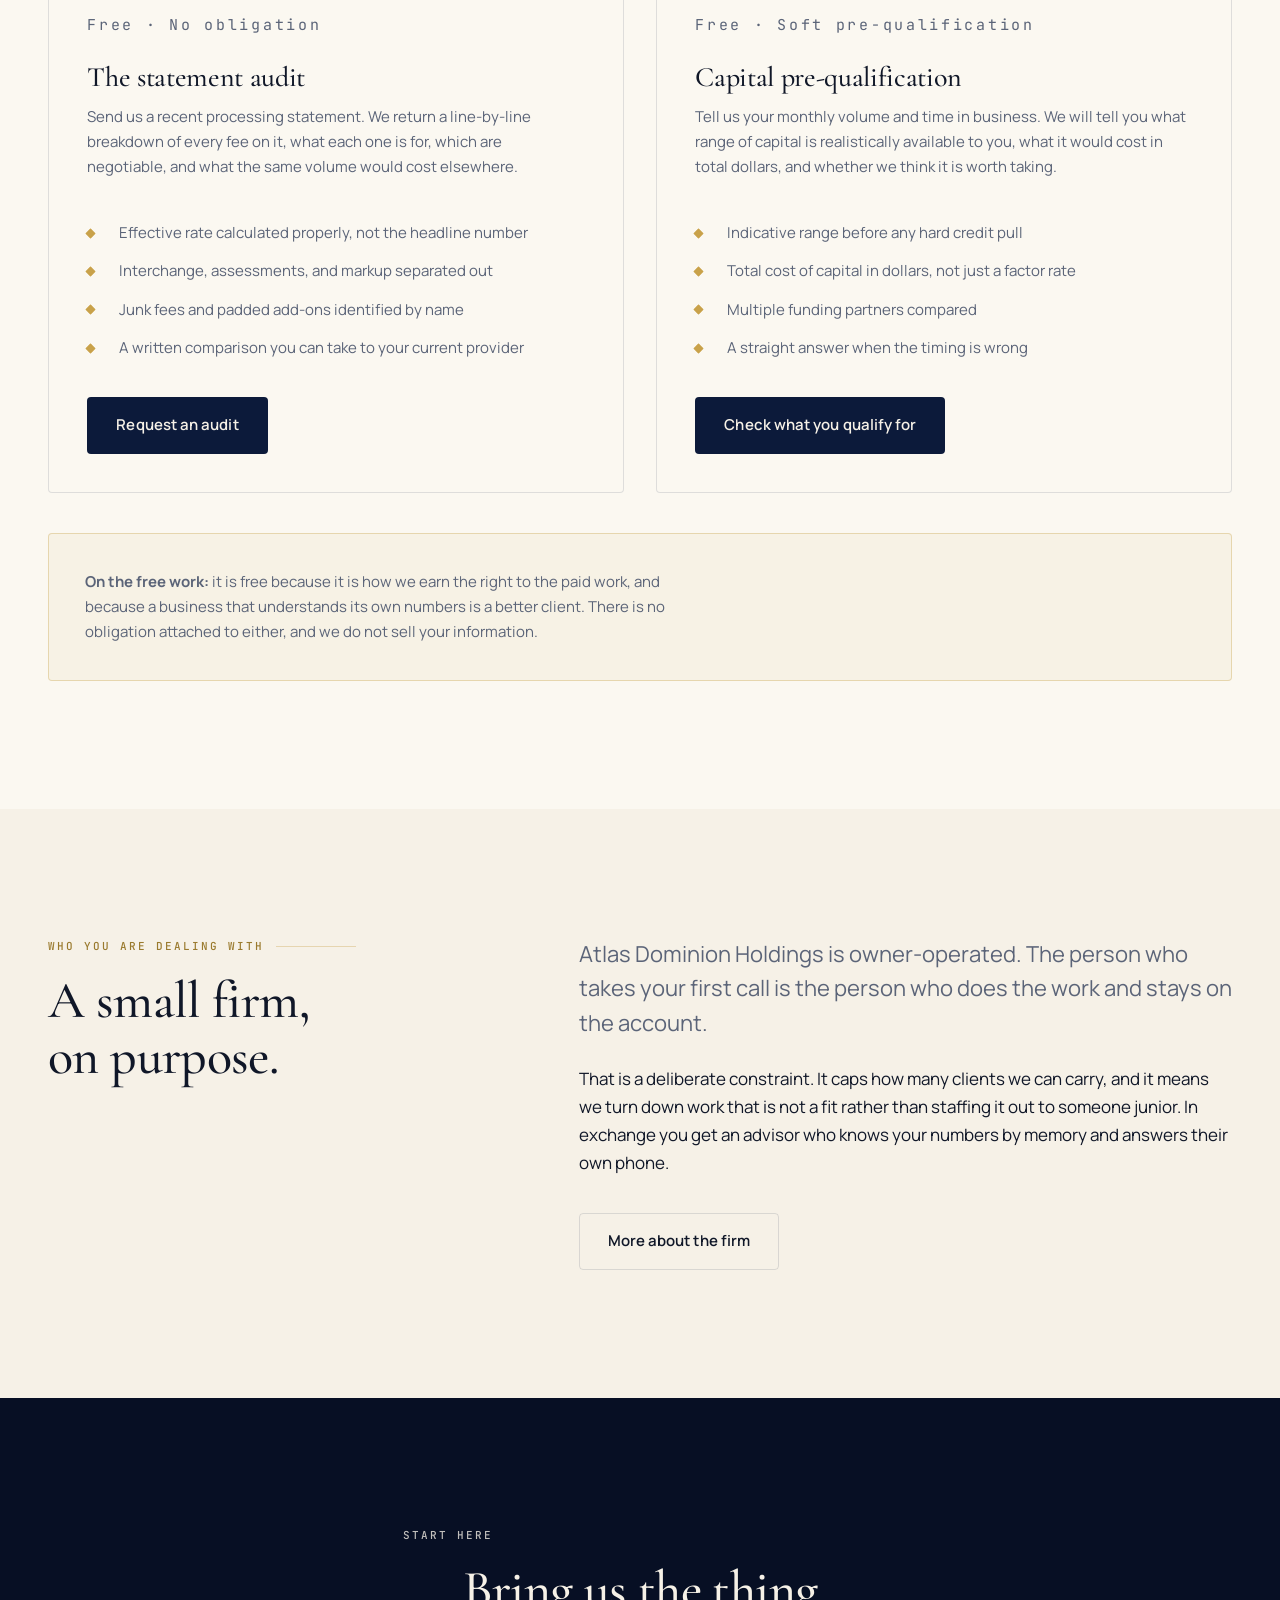
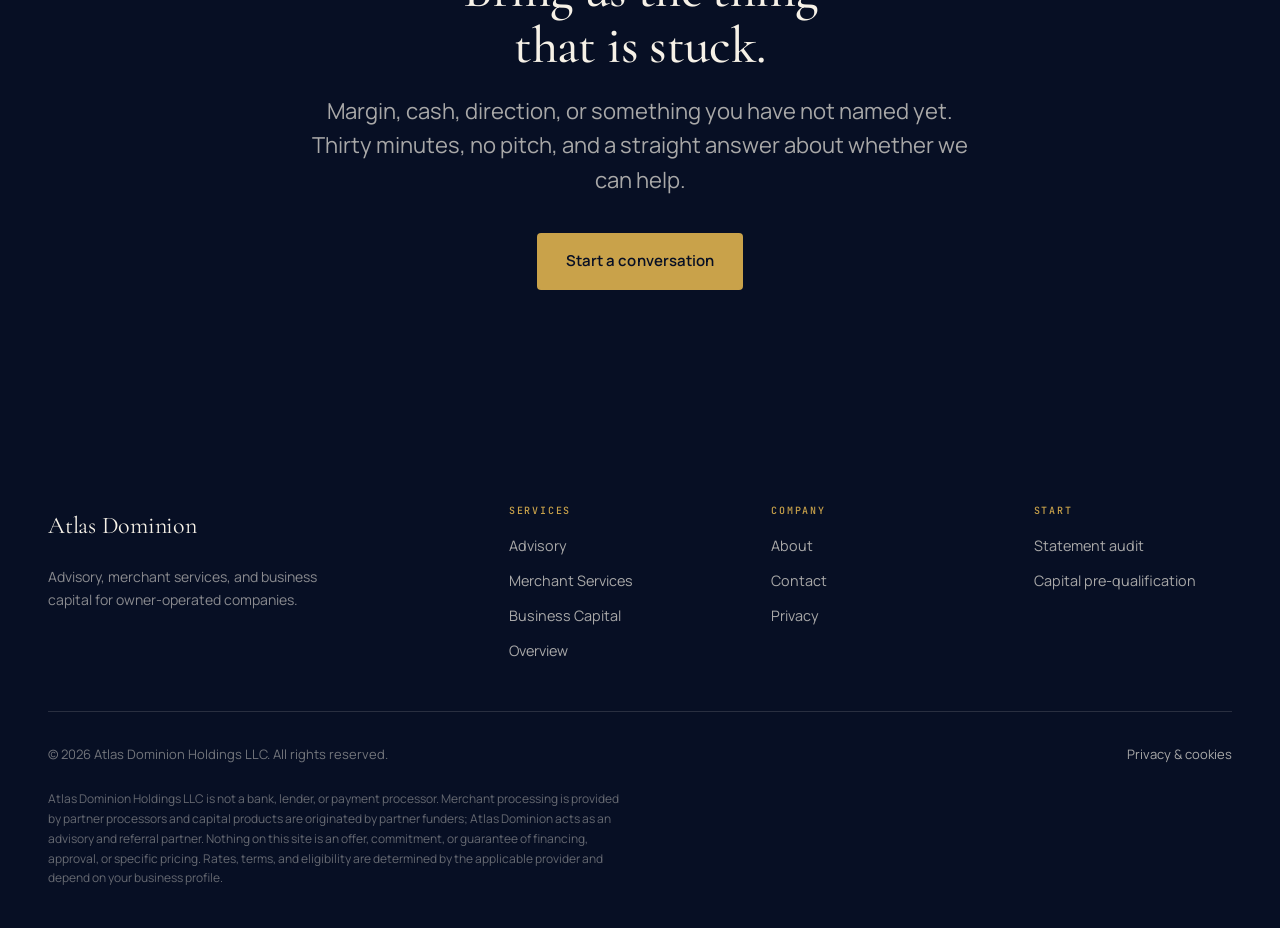
==== commit f6042896: "Use the real Atlas Dominion logo Replaces the placeholder mark with assets derived from the supplied" ====
--- a/index.html
+++ b/index.html
@@ -13,9 +13,13 @@
 <meta property="og:title" content="Atlas Dominion Holdings — Advisory, Merchant Services &amp; Business Capital">
 <meta property="og:description" content="Advisory for owner-operated businesses, with the operating arms to execute: merchant services and business capital.">
 <meta property="og:url" content="https://atlas-dominion.com/">
+<meta property="og:image" content="https://atlas-dominion.com/assets/img/og-image.png">
+<meta property="og:image:width" content="1200">
+<meta property="og:image:height" content="630">
 <meta name="twitter:card" content="summary_large_image">
 
-<link rel="icon" href="favicon.svg" type="image/svg+xml">
+<link rel="icon" type="image/png" sizes="32x32" href="assets/img/favicon-32.png">
+<link rel="apple-touch-icon" href="assets/img/apple-touch-icon.png">
 <link rel="preconnect" href="https://fonts.googleapis.com">
 <link rel="preconnect" href="https://fonts.gstatic.com" crossorigin>
 <link href="https://fonts.googleapis.com/css2?family=Cormorant+Garamond:wght@400;500;600&family=JetBrains+Mono:wght@400;500&family=Manrope:wght@400;500;600;700&display=swap" rel="stylesheet">
@@ -27,6 +31,8 @@
   "@type": "Organization",
   "name": "Atlas Dominion Holdings LLC",
   "url": "https://atlas-dominion.com/",
+  "logo": "https://atlas-dominion.com/assets/img/logo-full.png",
+  "image": "https://atlas-dominion.com/assets/img/og-image.png",
   "description": "Advisory, merchant services, and business capital for owner-operated businesses."
 }
 </script>
@@ -38,7 +44,7 @@
 <header class="masthead">
     <div class="shell masthead__inner">
         <a class="wordmark" href="index.html">
-            <svg class="wordmark__mark" viewBox="0 0 40 40" aria-hidden="true" focusable="false"><path d="M5 34 L15.5 7 H24.5 L35 34" fill="none" stroke="currentColor" stroke-width="3" stroke-linejoin="miter"/><path d="M11.5 24.5 H28.5" stroke="#c9a24a" stroke-width="3"/></svg>
+            <img class="wordmark__mark" src="assets/img/logo-mark.png" alt="" width="134" height="114">
             <span class="wordmark__text">
                 <span class="wordmark__name">Atlas Dominion</span>
                 <span class="wordmark__sub">Holdings LLC</span>
@@ -314,13 +320,7 @@
     <div class="shell">
         <div class="footer__grid">
             <div>
-                <span class="wordmark">
-                    <svg class="wordmark__mark" viewBox="0 0 40 40" aria-hidden="true" focusable="false"><path d="M5 34 L15.5 7 H24.5 L35 34" fill="none" stroke="currentColor" stroke-width="3" stroke-linejoin="miter"/><path d="M11.5 24.5 H28.5" stroke="#c9a24a" stroke-width="3"/></svg>
-                    <span class="wordmark__text">
-                        <span class="wordmark__name">Atlas Dominion</span>
-                        <span class="wordmark__sub">Holdings LLC</span>
-                    </span>
-                </span>
+                <span class="wordmark__name">Atlas Dominion</span>
                 <p class="footer__blurb">
                     Advisory, merchant services, and business capital for owner-operated
                     companies.
--- a/assets/css/atlas.css
+++ b/assets/css/atlas.css
@@ -257,10 +257,10 @@
     color: var(--navy);
 }
 
-/* The mark inherits `color`, so the same markup works on paper and on navy. */
+/* Height-constrained, width auto — the mark is not square (376×320). */
 .wordmark__mark {
-    width: 34px;
-    height: 34px;
+    height: 38px;
+    width: auto;
     flex: none;
 }
 
@@ -668,9 +668,8 @@
 
 .footer__grid ul { list-style: none; margin: 0; padding: 0; display: grid; gap: .7rem; }
 
-.footer .wordmark { color: var(--bone); }
+/* The footer is navy and the mark's "A" is navy, so the footer stays type-only. */
 .footer .wordmark__name { color: var(--bone); }
-.footer .wordmark__mark { width: 30px; height: 30px; }
 
 .footer__blurb {
     margin-top: 1.25rem;
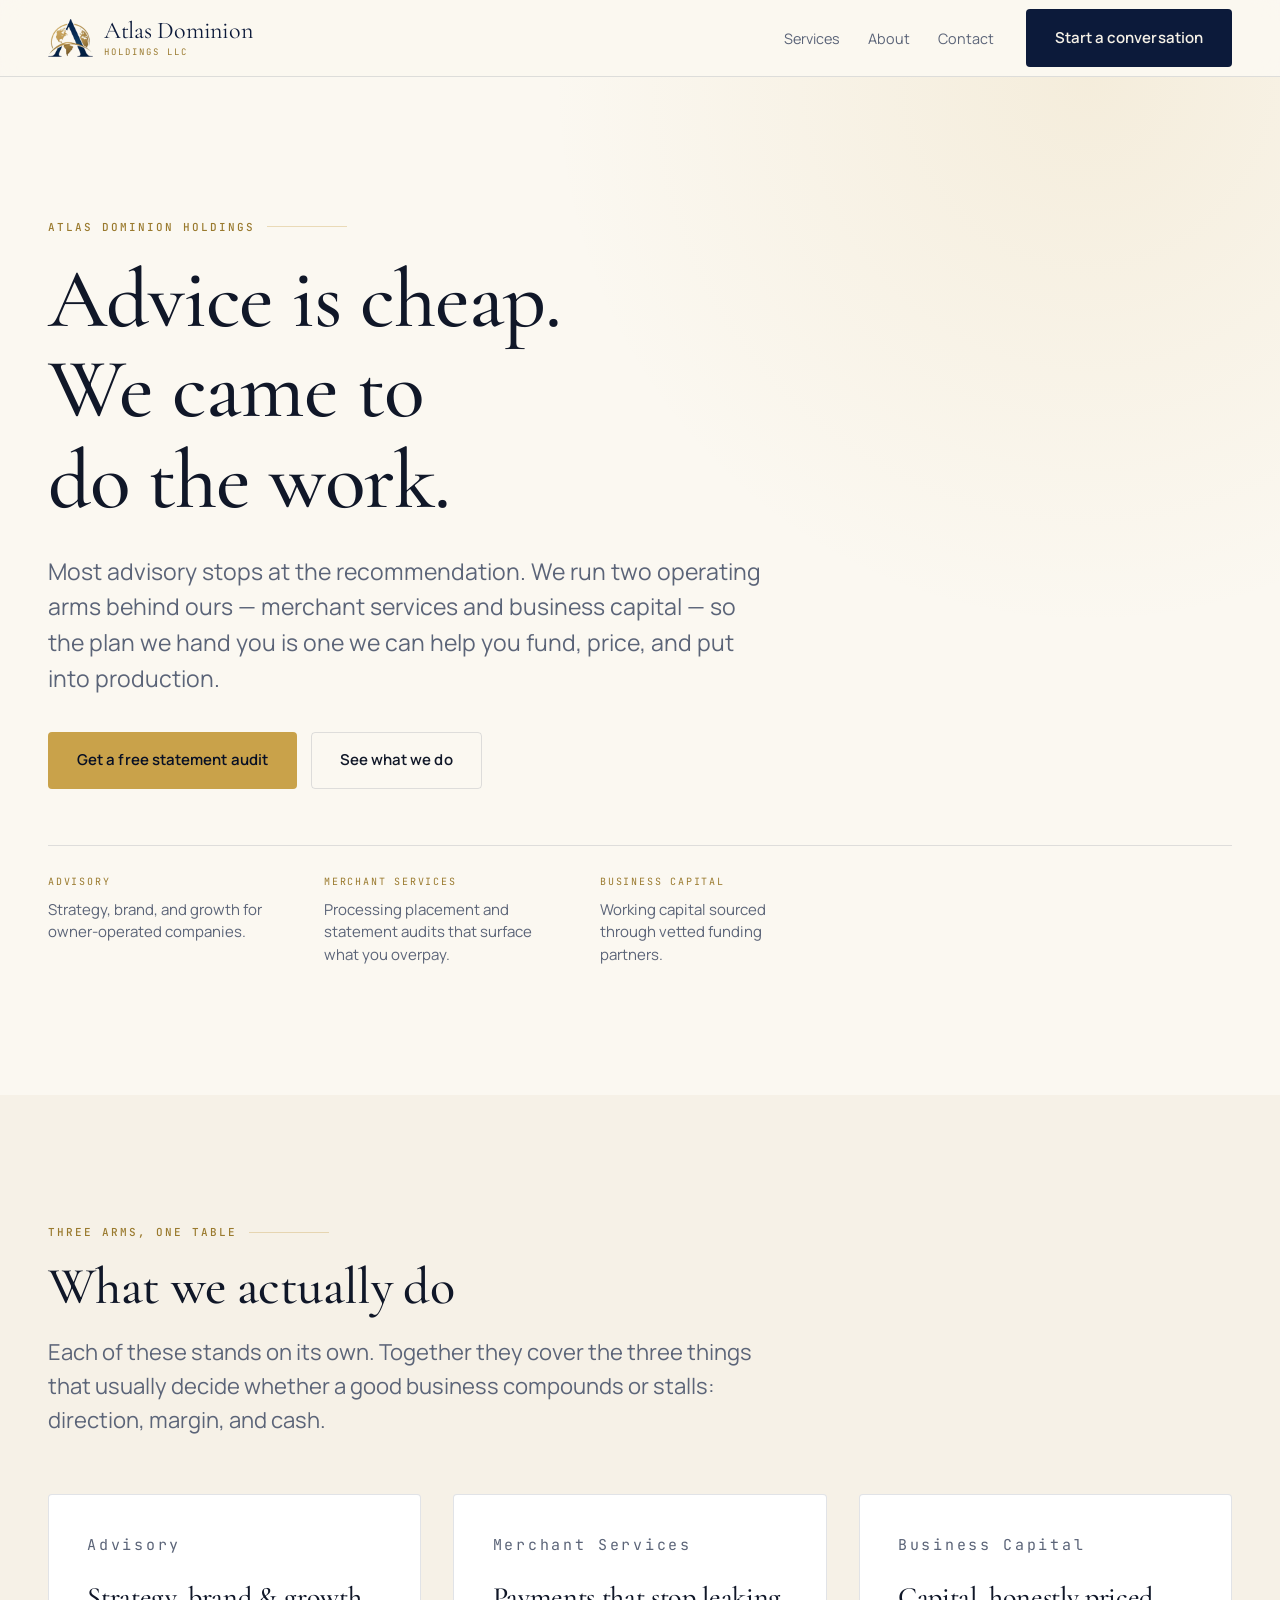
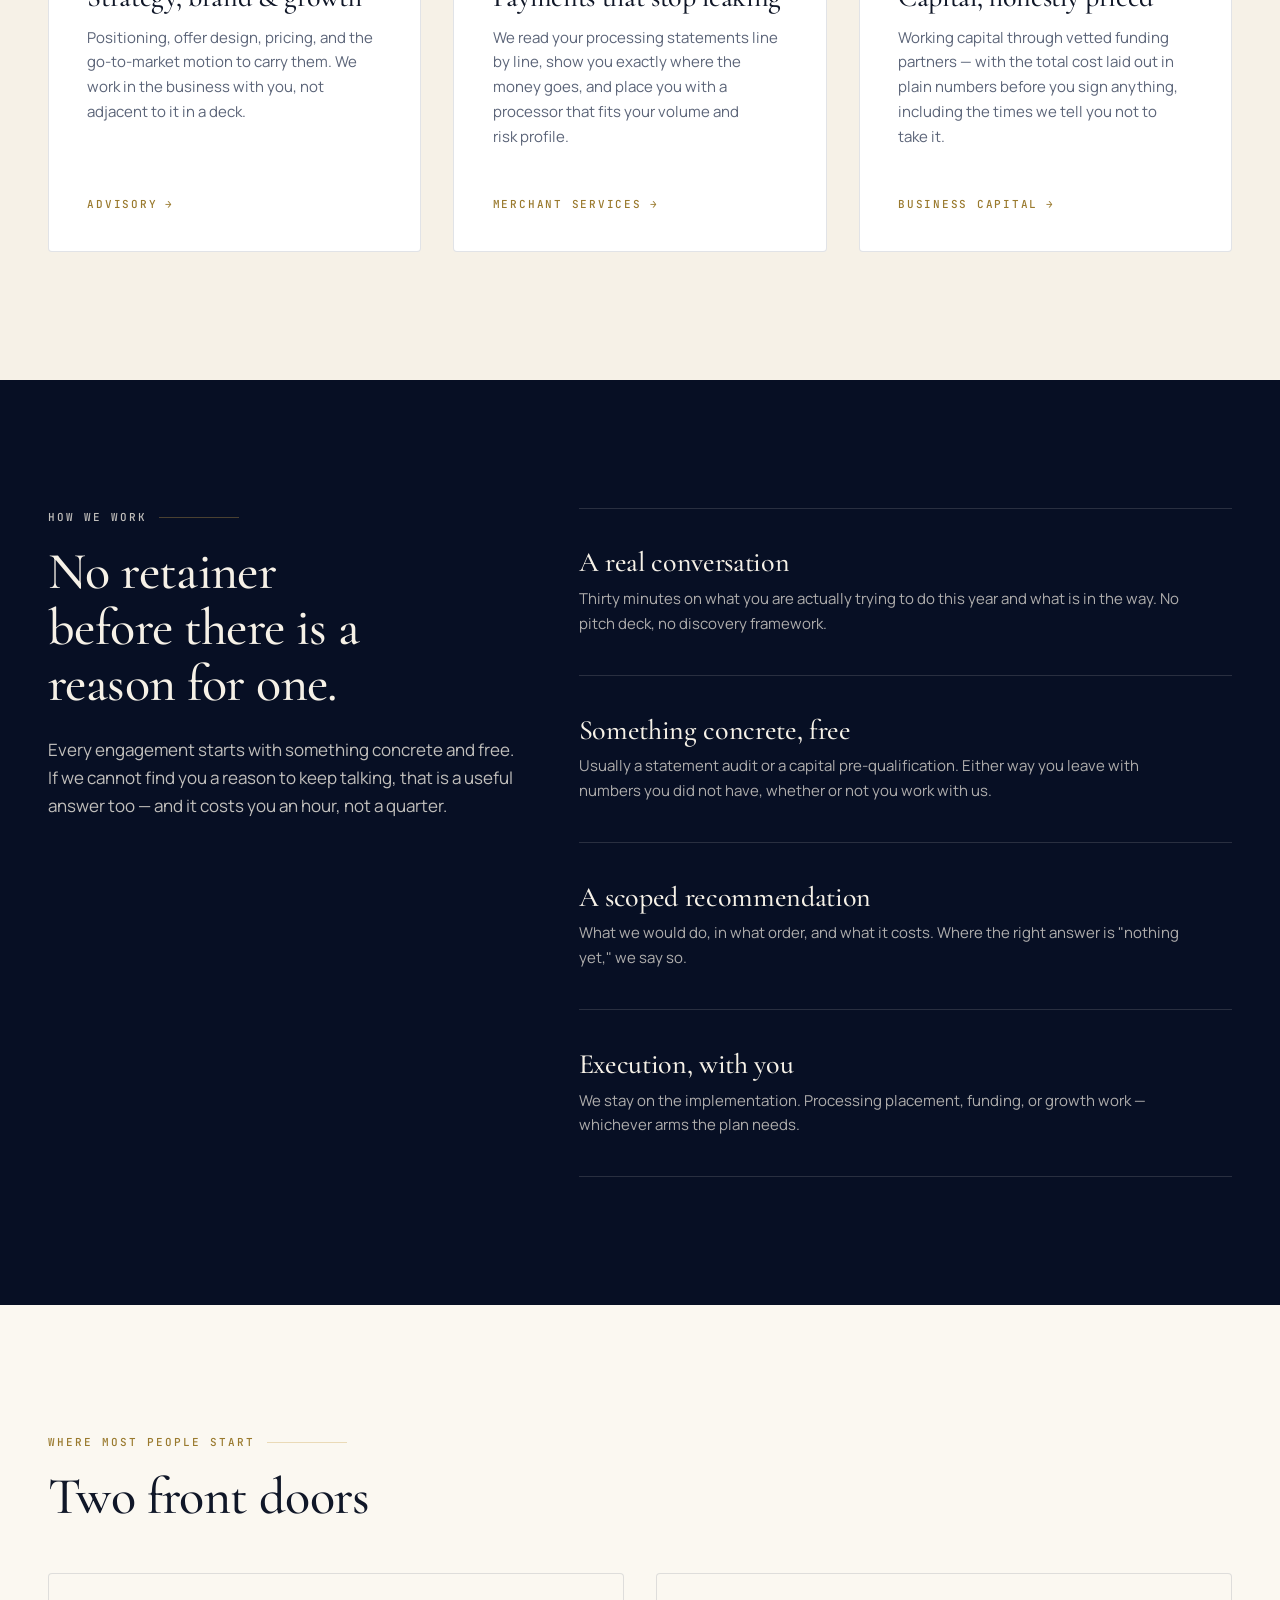
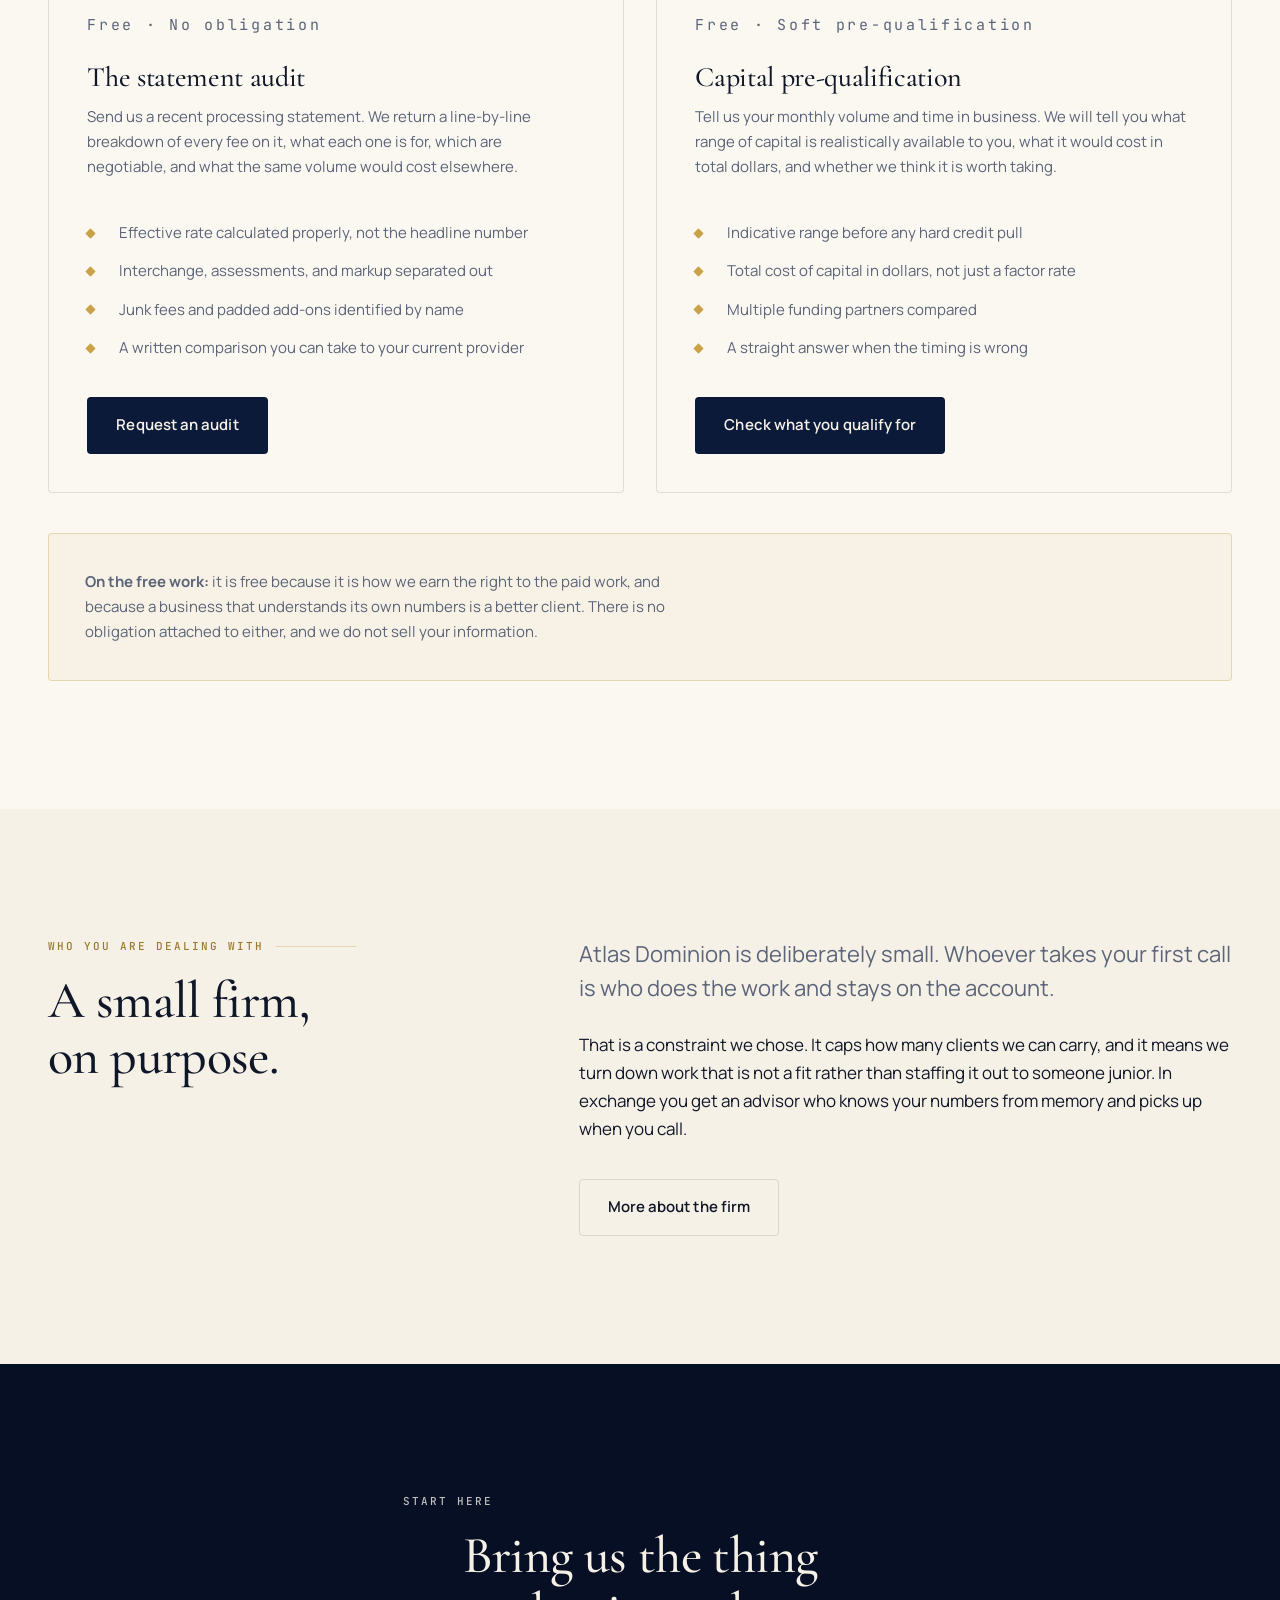
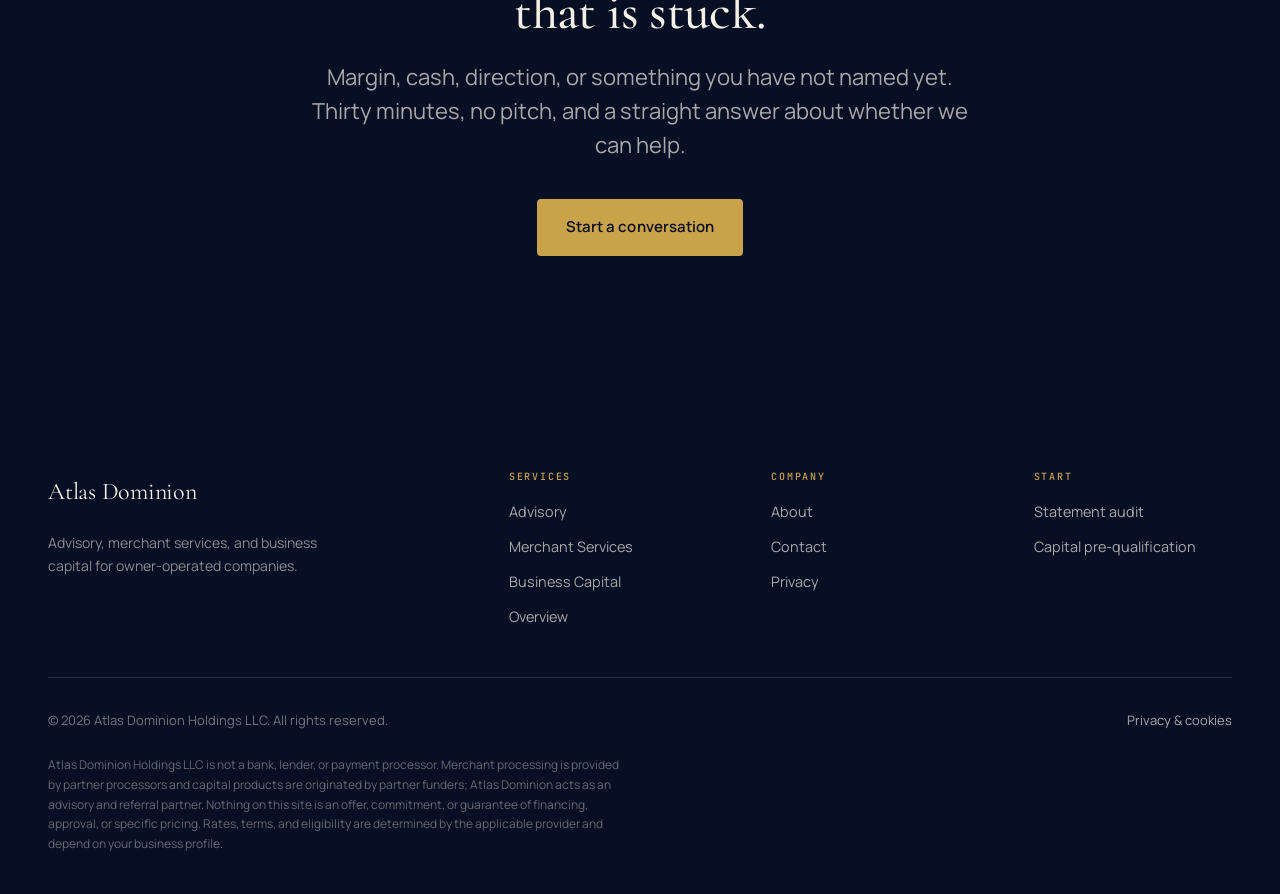
==== commit b46e3c6e: "Drop the solo-operator framing site-wide Follows the About page edit. Four places still asserted tha" ====
--- a/index.html
+++ b/index.html
@@ -283,14 +283,14 @@
 
             <div>
                 <p class="lede">
-                    Atlas Dominion Holdings is owner-operated. The person who takes your first
-                    call is the person who does the work and stays on the account.
+                    Atlas Dominion is deliberately small. Whoever takes your first call is who
+                    does the work and stays on the account.
                 </p>
                 <p style="margin-top:1.5rem">
-                    That is a deliberate constraint. It caps how many clients we can carry, and it
+                    That is a constraint we chose. It caps how many clients we can carry, and it
                     means we turn down work that is not a fit rather than staffing it out to
-                    someone junior. In exchange you get an advisor who knows your numbers by
-                    memory and answers their own phone.
+                    someone junior. In exchange you get an advisor who knows your numbers from
+                    memory and picks up when you call.
                 </p>
                 <div class="btn-row">
                     <a class="btn btn--ghost" href="about.html" data-atlas-cta="about">More about the firm</a>
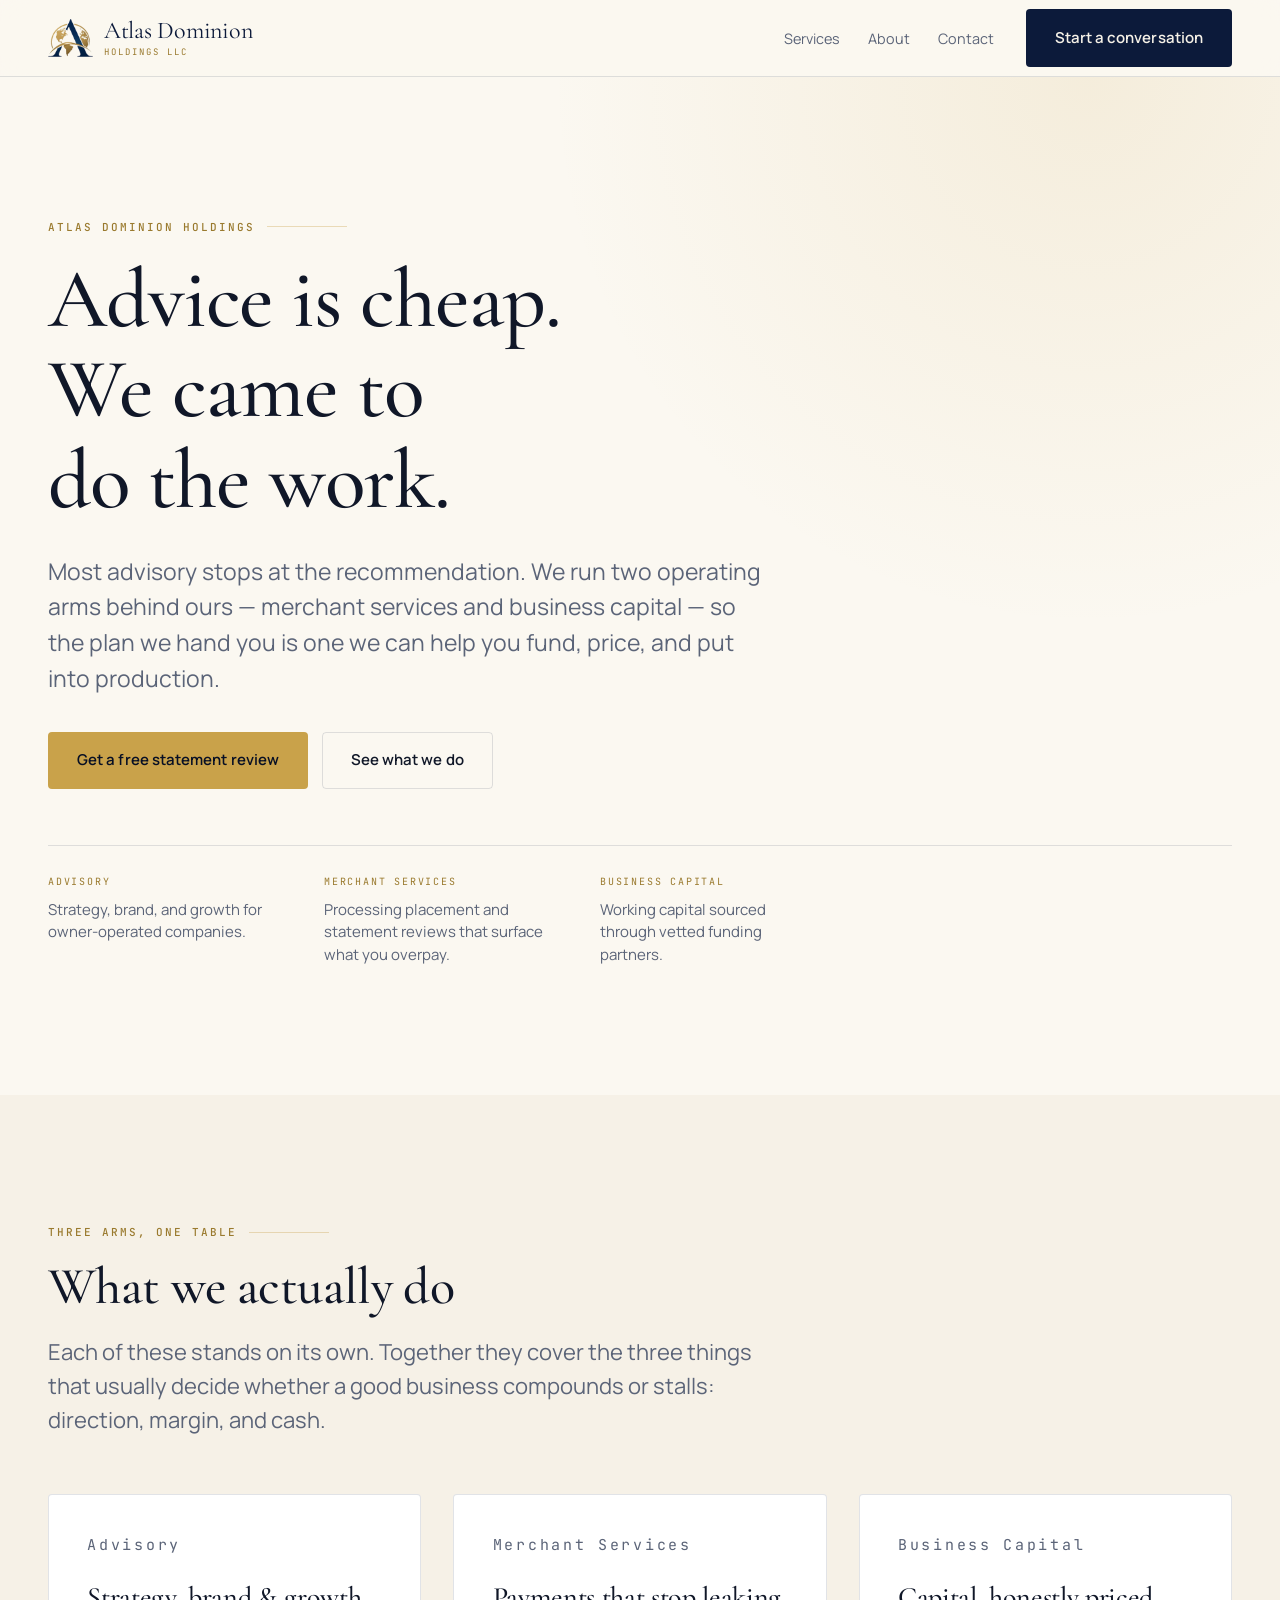
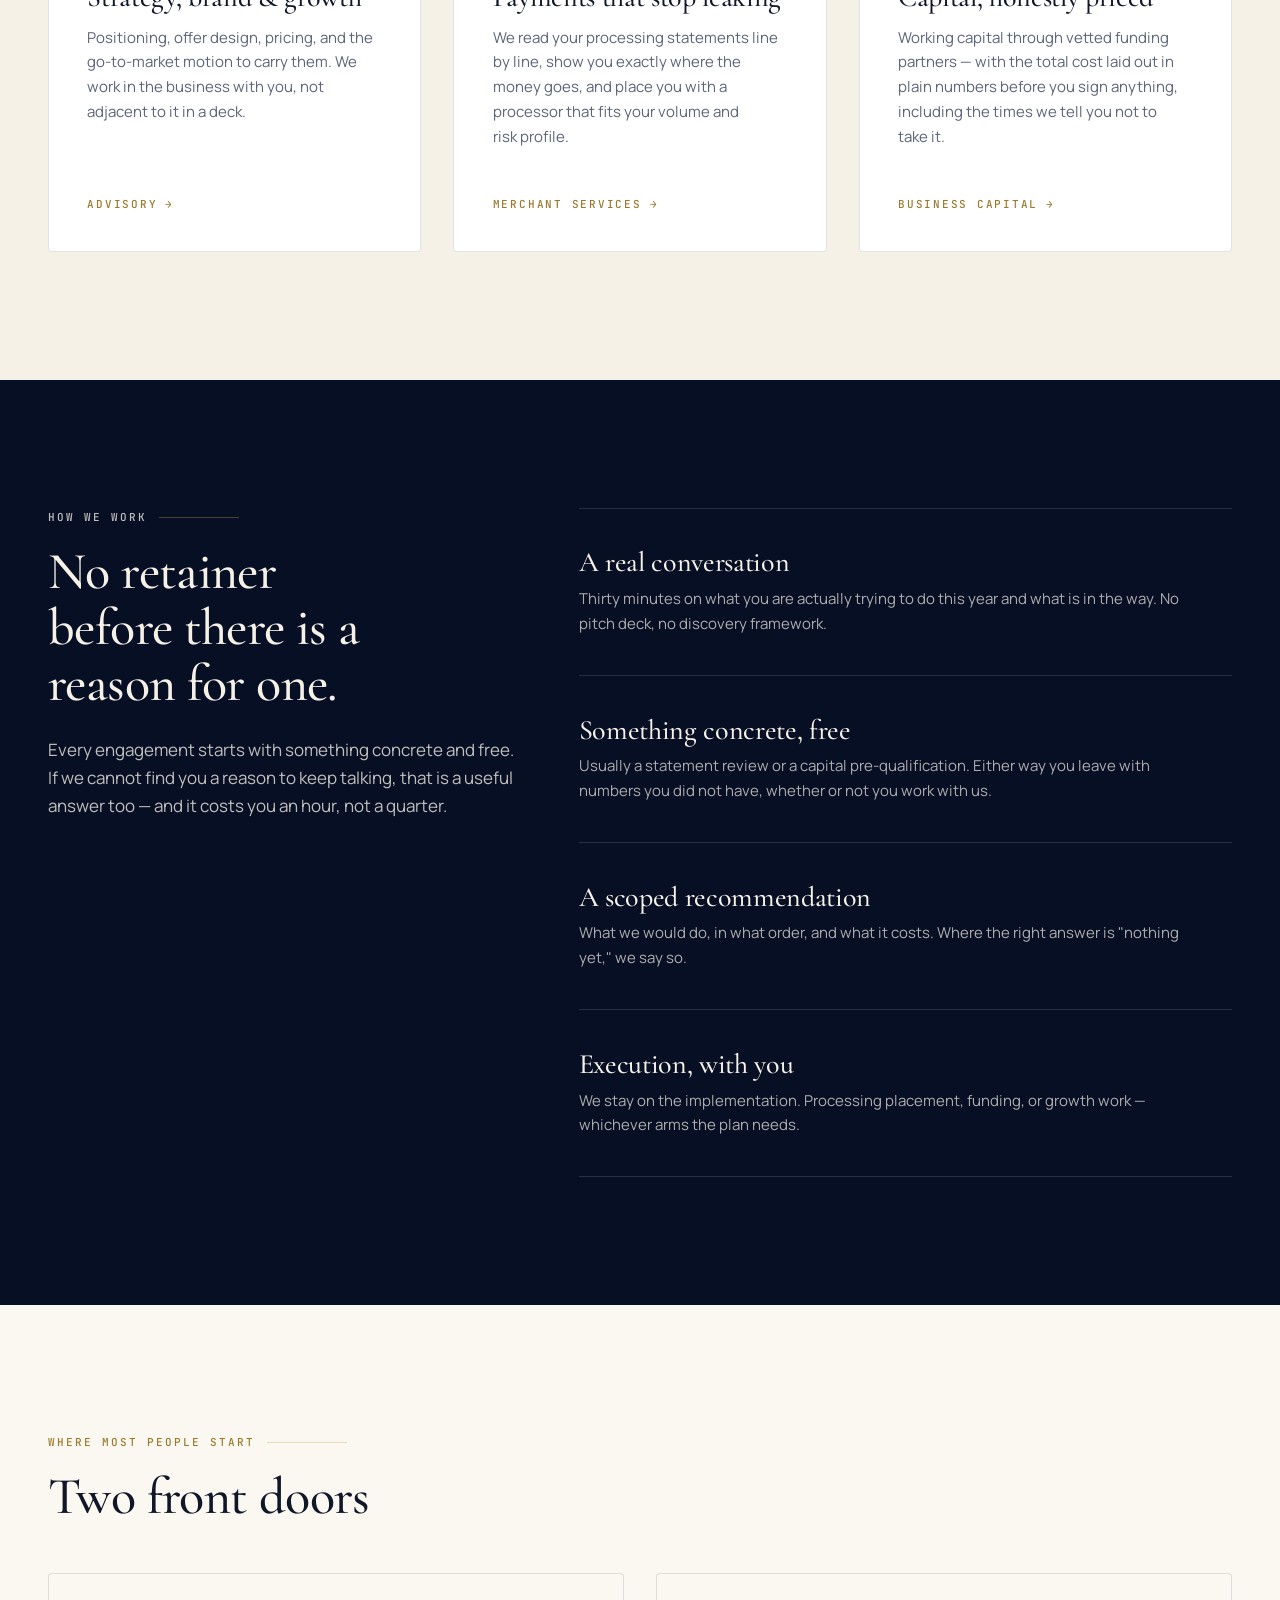
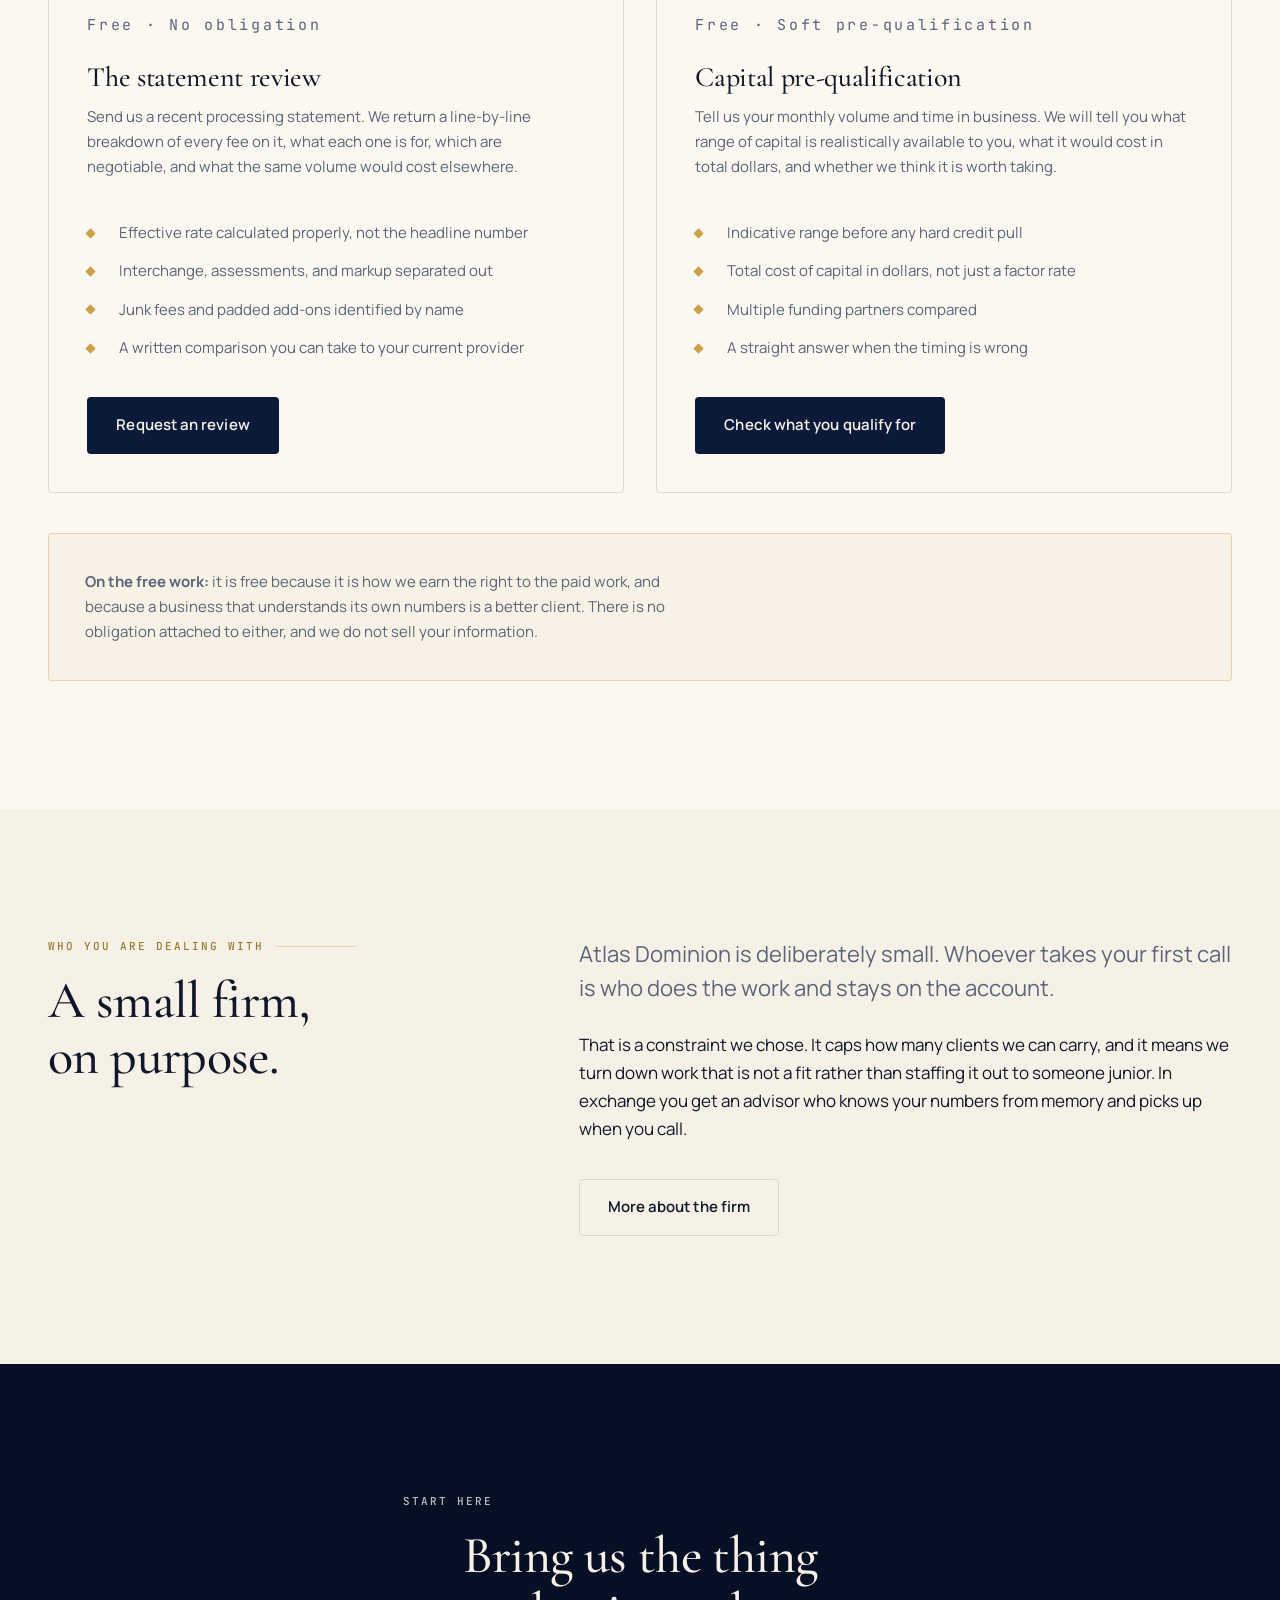
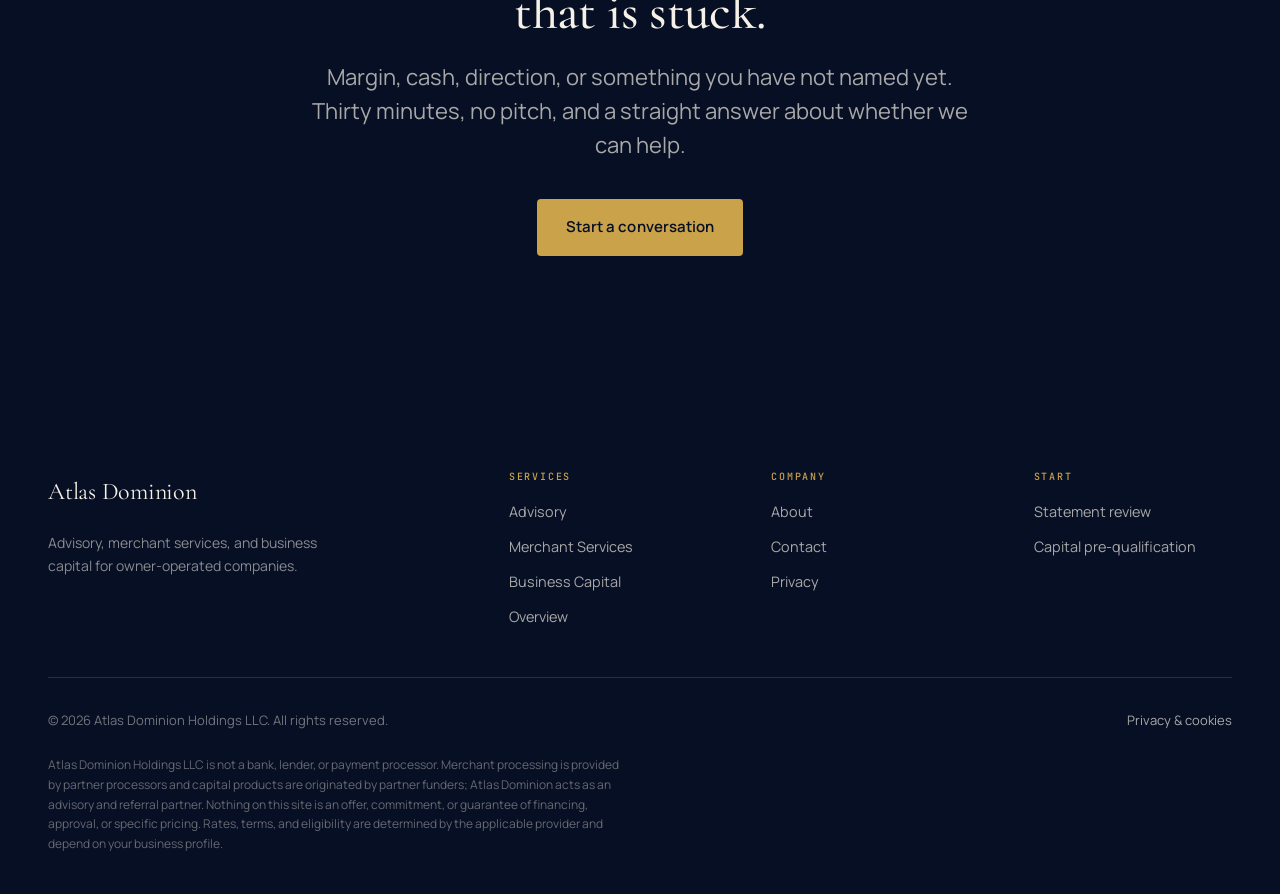
==== commit 1e9c7d66: "Rename the offering from "statement audit" to "statement review" 32 display-copy replacements across" ====
--- a/index.html
+++ b/index.html
@@ -80,7 +80,7 @@
 
             <div class="btn-row">
                 <a class="btn btn--gold" href="contact.html?intent=statement-audit" data-atlas-cta="hero-primary">
-                    Get a free statement audit
+                    Get a free statement review
                 </a>
                 <a class="btn btn--ghost" href="services.html" data-atlas-cta="hero-secondary">
                     See what we do
@@ -94,7 +94,7 @@
                 </div>
                 <div>
                     <dt>Merchant Services</dt>
-                    <dd>Processing placement and statement audits that surface what you overpay.</dd>
+                    <dd>Processing placement and statement reviews that surface what you overpay.</dd>
                 </div>
                 <div>
                     <dt>Business Capital</dt>
@@ -181,7 +181,7 @@
                         <div>
                             <h3>Something concrete, free</h3>
                             <p>
-                                Usually a statement audit or a capital pre-qualification. Either
+                                Usually a statement review or a capital pre-qualification. Either
                                 way you leave with numbers you did not have, whether or not you
                                 work with us.
                             </p>
@@ -220,7 +220,7 @@
 
                 <article class="card">
                     <p class="card__index">Free · No obligation</p>
-                    <h3>The statement audit</h3>
+                    <h3>The statement review</h3>
                     <p>
                         Send us a recent processing statement. We return a line-by-line breakdown
                         of every fee on it, what each one is for, which are negotiable, and what
@@ -234,7 +234,7 @@
                     </ul>
                     <div class="btn-row">
                         <a class="btn btn--navy" href="contact.html?intent=statement-audit" data-atlas-cta="entry-audit">
-                            Request an audit
+                            Request an review
                         </a>
                     </div>
                 </article>
@@ -349,7 +349,7 @@
             <div>
                 <h4>Start</h4>
                 <ul>
-                    <li><a href="contact.html?intent=statement-audit">Statement audit</a></li>
+                    <li><a href="contact.html?intent=statement-audit">Statement review</a></li>
                     <li><a href="contact.html?intent=capital-preapproval">Capital pre-qualification</a></li>
                 </ul>
             </div>
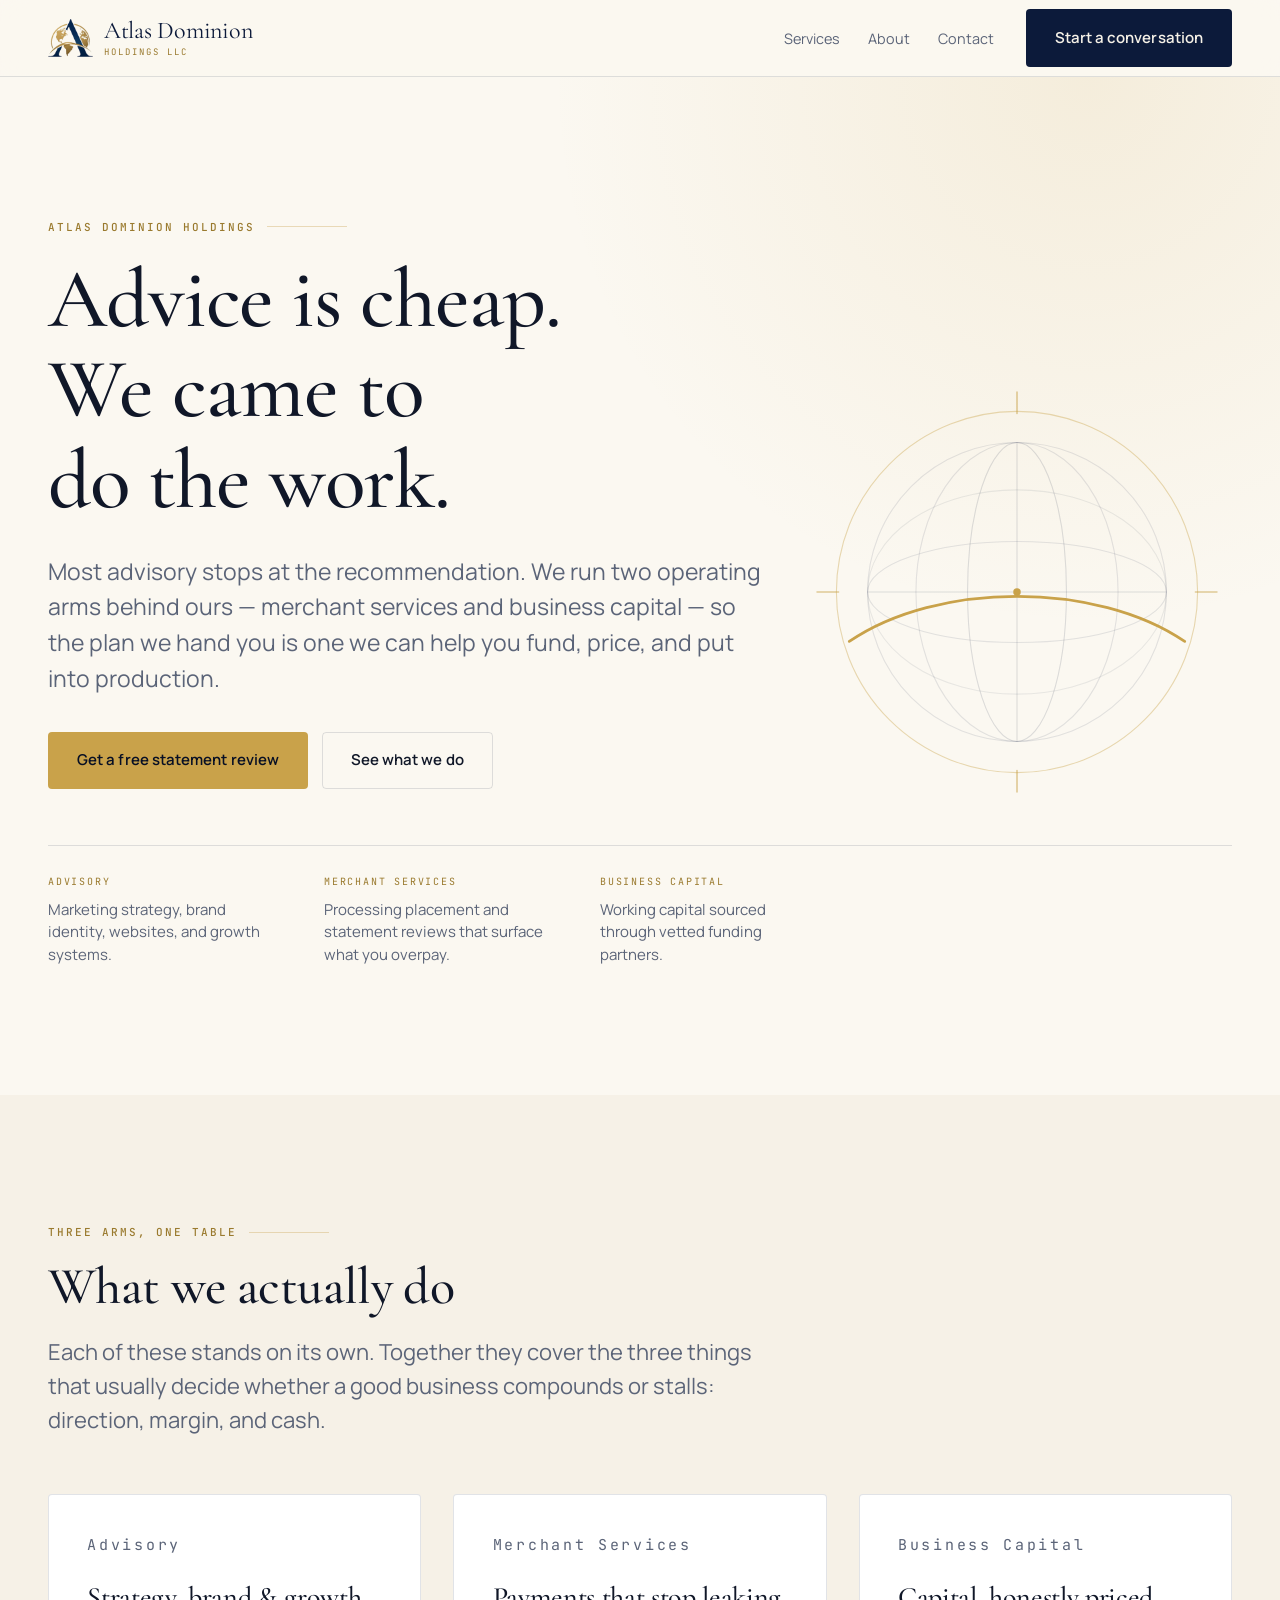
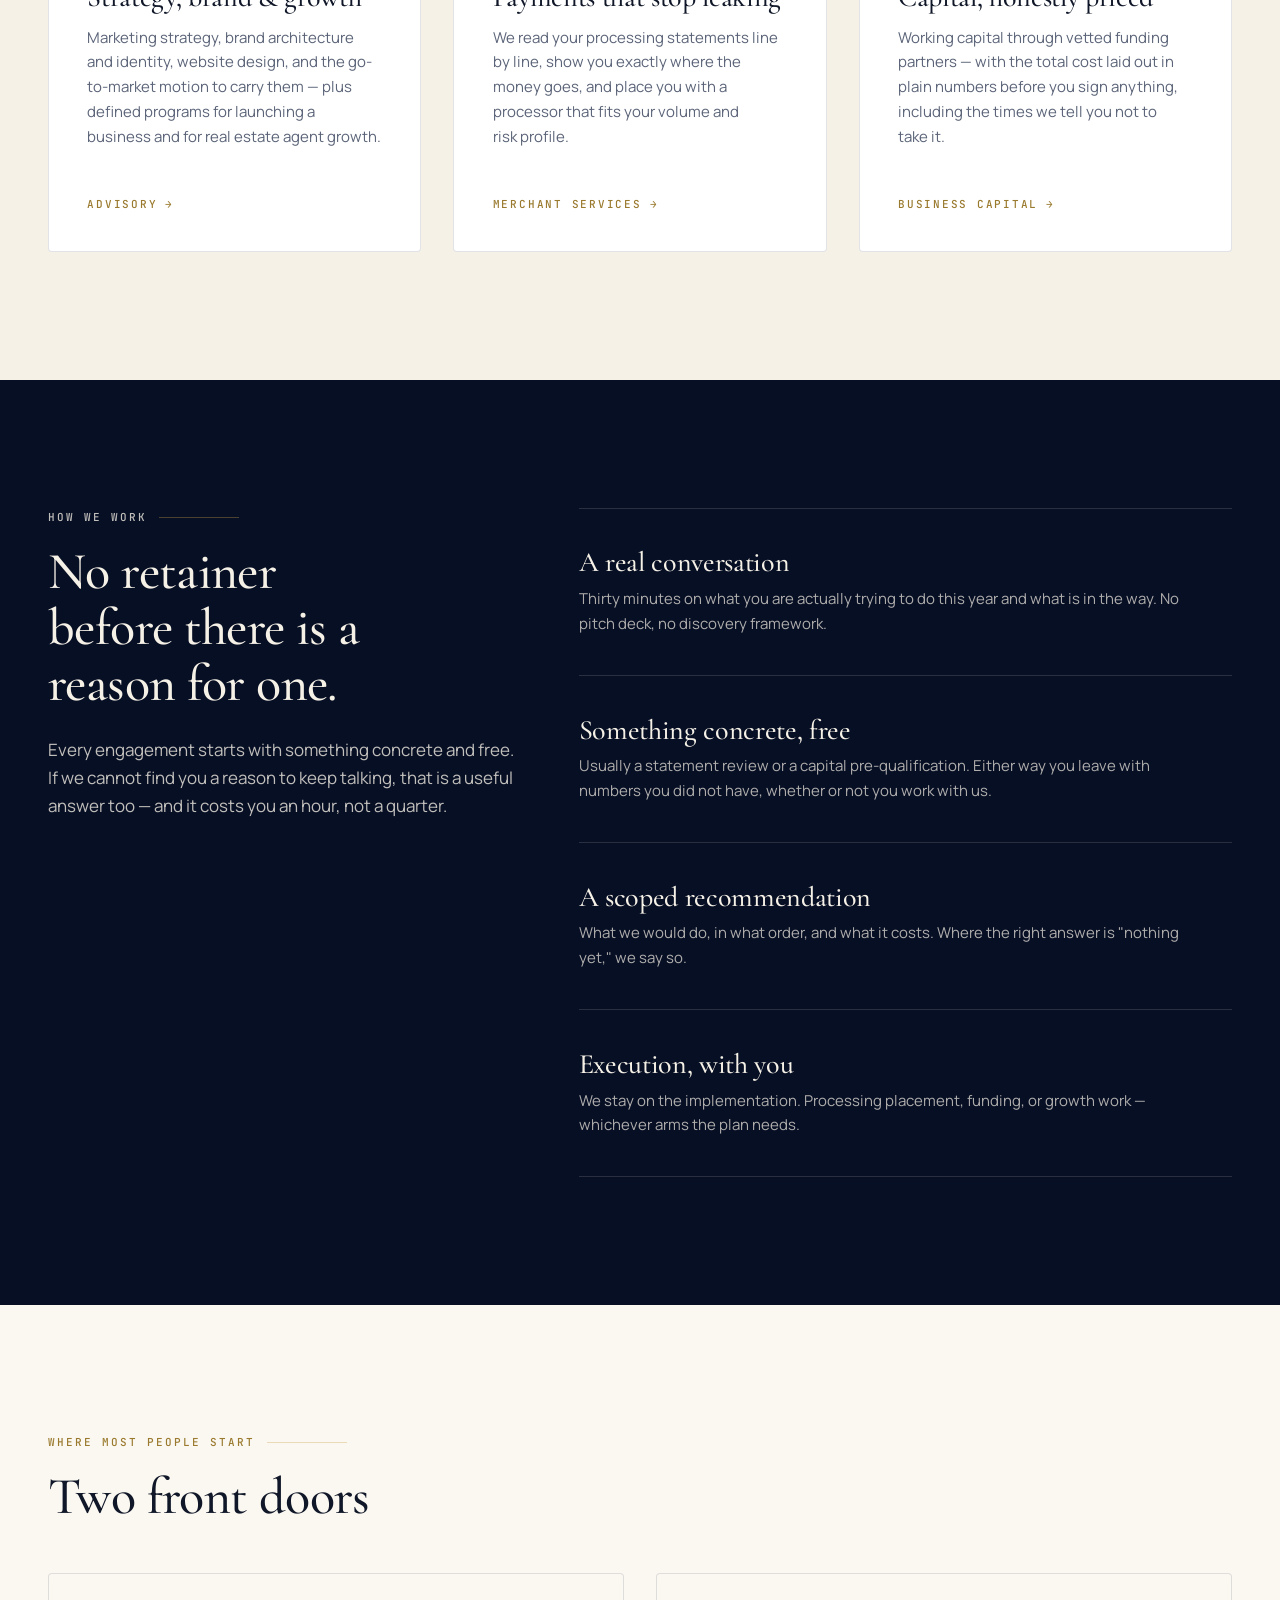
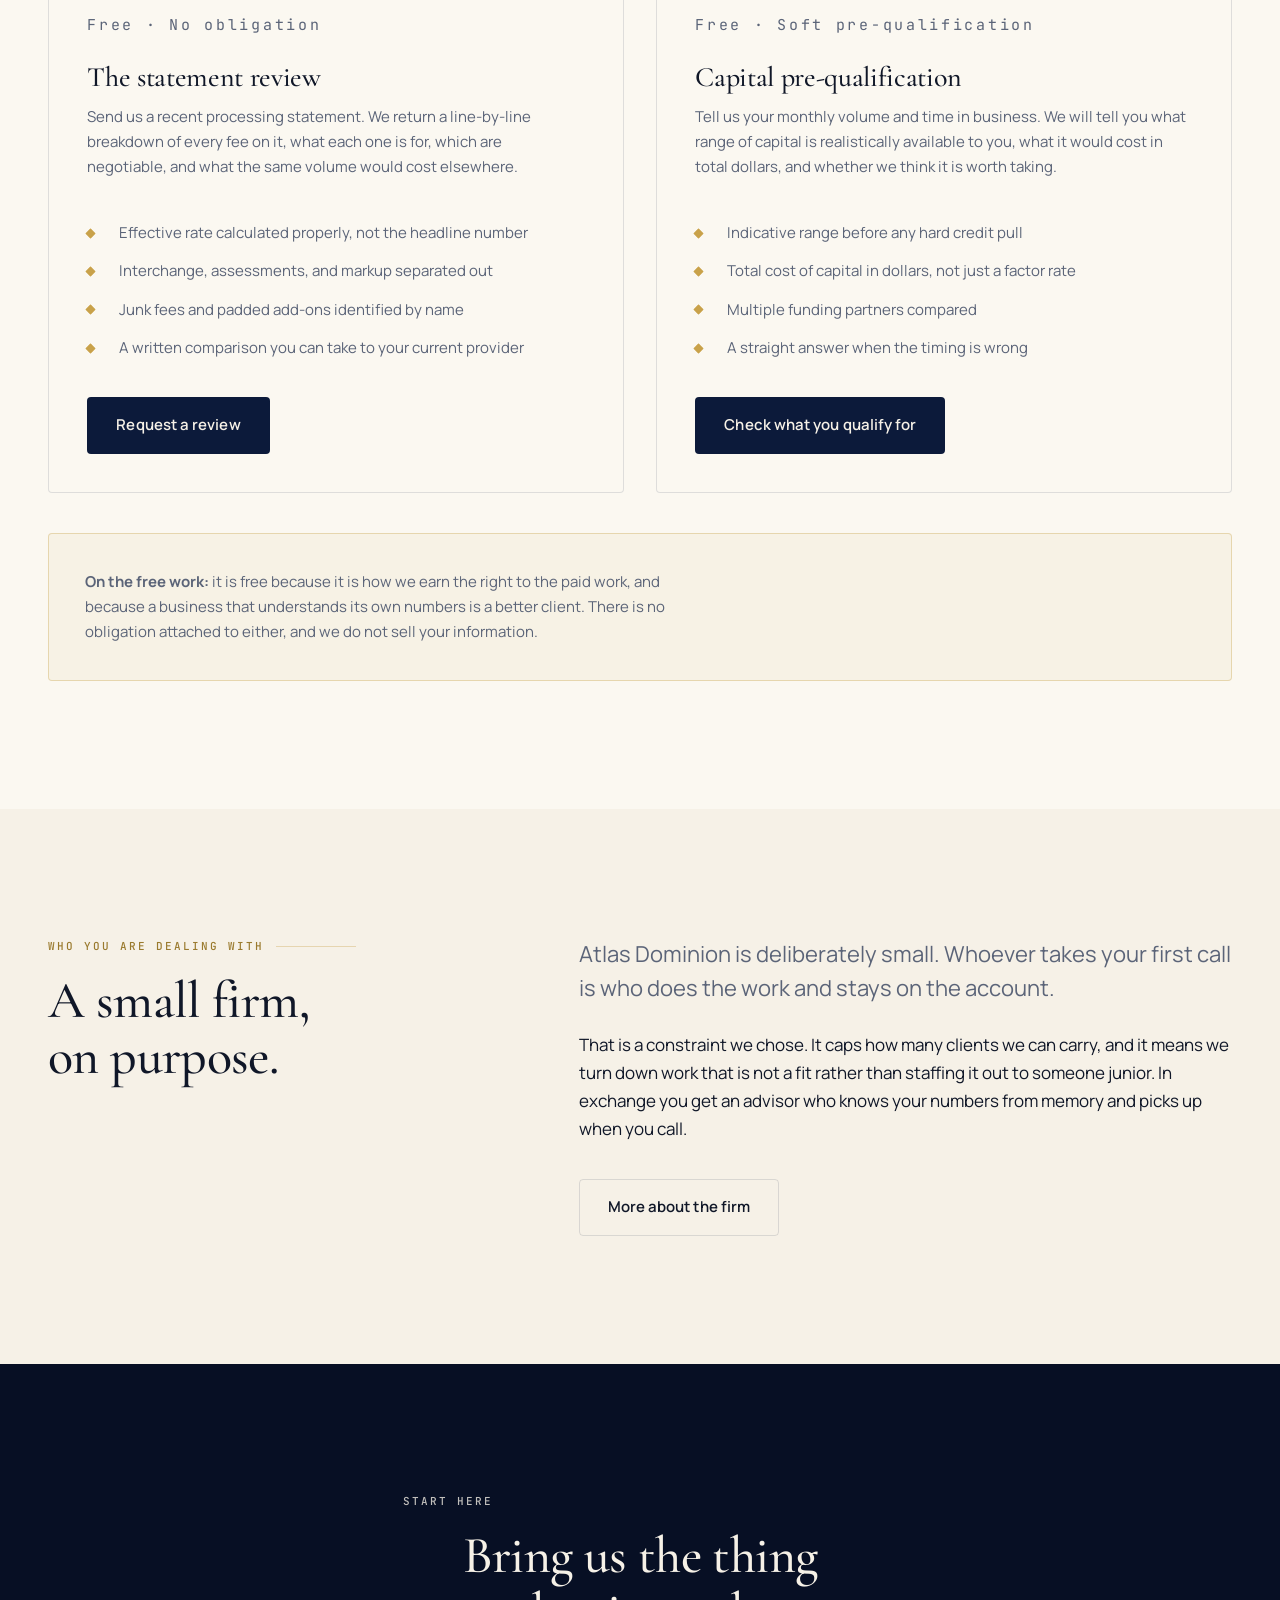
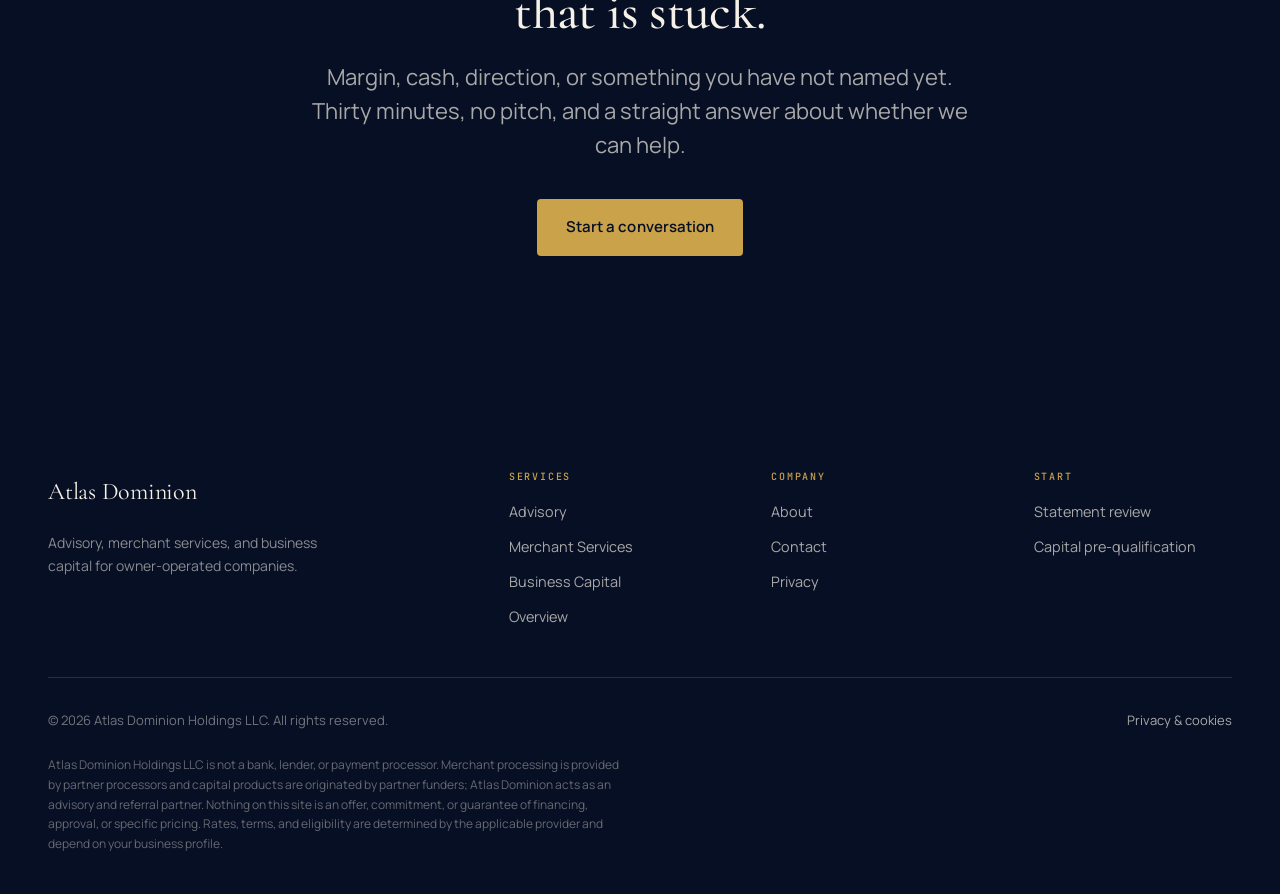
==== commit 32e89488: "Expand the advisory arm and fill the empty hero space Advisory now covers marketing strategy, brand " ====
--- a/index.html
+++ b/index.html
@@ -90,7 +90,7 @@
             <dl class="hero__meta">
                 <div>
                     <dt>Advisory</dt>
-                    <dd>Strategy, brand, and growth for owner-operated companies.</dd>
+                    <dd>Marketing strategy, brand identity, websites, and growth systems.</dd>
                 </div>
                 <div>
                     <dt>Merchant Services</dt>
@@ -101,6 +101,21 @@
                     <dd>Working capital sourced through vetted funding partners.</dd>
                 </div>
             </dl>
+            <div class="hero__figure hero__figure--lg">
+                <svg viewBox="0 0 400 400" fill="none" xmlns="http://www.w3.org/2000/svg" aria-hidden="true" focusable="false">
+                <circle cx="200" cy="200" r="168" stroke="var(--gold)" stroke-opacity=".40"/>
+                <circle cx="200" cy="200" r="139" stroke="var(--navy)" stroke-opacity=".10"/>
+                <ellipse cx="200" cy="200" rx="46" ry="139" stroke="var(--navy)" stroke-opacity=".13"/>
+                <ellipse cx="200" cy="200" rx="94" ry="139" stroke="var(--navy)" stroke-opacity=".10"/>
+                <ellipse cx="200" cy="200" rx="139" ry="47" stroke="var(--navy)" stroke-opacity=".10"/>
+                <ellipse cx="200" cy="200" rx="139" ry="95" stroke="var(--navy)" stroke-opacity=".08"/>
+                <line x1="200" y1="61" x2="200" y2="339" stroke="var(--navy)" stroke-opacity=".13"/>
+                <line x1="61" y1="200" x2="339" y2="200" stroke="var(--navy)" stroke-opacity=".13"/>
+                <path d="M44 246C126 190 274 190 356 246" stroke="var(--gold)" stroke-width="2.5" stroke-linecap="round"/>
+                <circle cx="200" cy="200" r="3.5" fill="var(--gold)"/>
+                <path d="M200 14v20M200 366v20M14 200h20M366 200h20" stroke="var(--gold)" stroke-opacity=".55" stroke-width="1.5" stroke-linecap="round"/>
+            </svg>
+            </div>
         </div>
     </section>
 
@@ -121,8 +136,9 @@
                     <p class="card__index">Advisory</p>
                     <h3>Strategy, brand &amp; growth</h3>
                     <p>
-                        Positioning, offer design, pricing, and the go-to-market motion to carry
-                        them. We work in the business with you, not adjacent to it in a deck.
+                        Marketing strategy, brand architecture and identity, website design, and
+                        the go-to-market motion to carry them — plus defined programs for
+                        launching a business and for real estate agent growth.
                     </p>
                     <a class="arrow-link stretch" href="advisory.html">Advisory <span>&rarr;</span></a>
                 </article>
@@ -234,7 +250,7 @@
                     </ul>
                     <div class="btn-row">
                         <a class="btn btn--navy" href="contact.html?intent=statement-audit" data-atlas-cta="entry-audit">
-                            Request an review
+                            Request a review
                         </a>
                     </div>
                 </article>
--- a/assets/css/atlas.css
+++ b/assets/css/atlas.css
@@ -363,6 +363,53 @@
     color: var(--muted);
 }
 
+/* ---------------------------------------------------------------------------
+ | Hero figure
+ |
+ | A meridian/globe motif echoing the logo mark, filling the dead space to the
+ | right of the hero copy. Positioned against .hero__inner (the 1200px shell)
+ | rather than .hero, so it lines up with the content edge instead of the
+ | viewport edge.
+ |
+ | Copy is capped at 16ch (h1) and 54ch (lede), so at these widths the figure
+ | cannot collide with text. Below 1100px there is no dead space left to fill,
+ | so it is removed from the document rather than merely hidden.
+ --------------------------------------------------------------------------- */
+.hero__figure {
+    position: absolute;
+    top: 50%;
+    right: 0;
+    transform: translateY(-50%);
+    width: min(30vw, 340px);
+    aspect-ratio: 1;
+    pointer-events: none;
+    z-index: 0;
+}
+
+.hero__figure--lg {
+    width: min(36vw, 430px);
+}
+
+.hero__figure svg {
+    width: 100%;
+    height: 100%;
+    overflow: visible;
+}
+
+/* Keep copy above the artwork in every stacking case. */
+.hero__inner > *:not(.hero__figure) {
+    position: relative;
+    z-index: 1;
+}
+
+@media (max-width: 1100px) {
+    .hero__figure { display: none; }
+}
+
+@media (prefers-reduced-motion: no-preference) {
+    .hero__figure { transition: opacity .4s var(--ease); }
+}
+
 .hero__meta {
     margin-top: 3.5rem;
     padding-top: 1.75rem;
